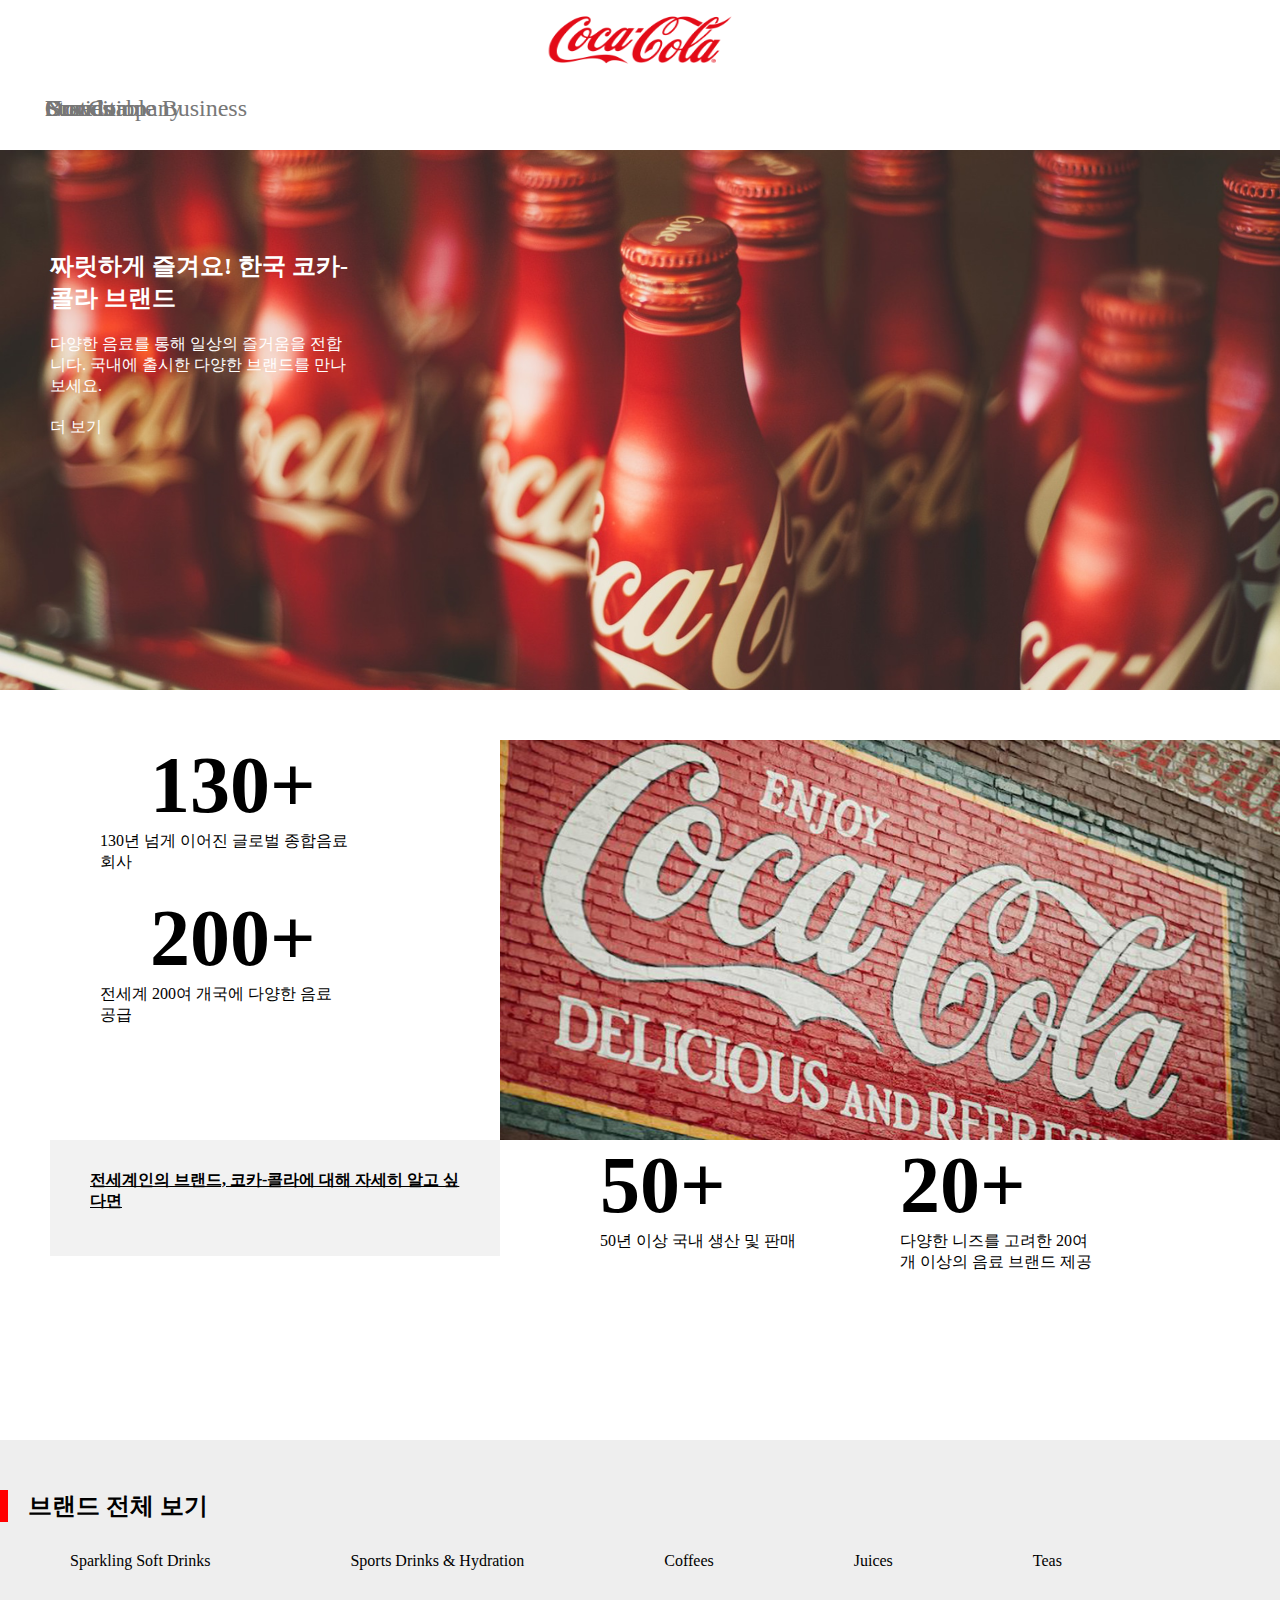
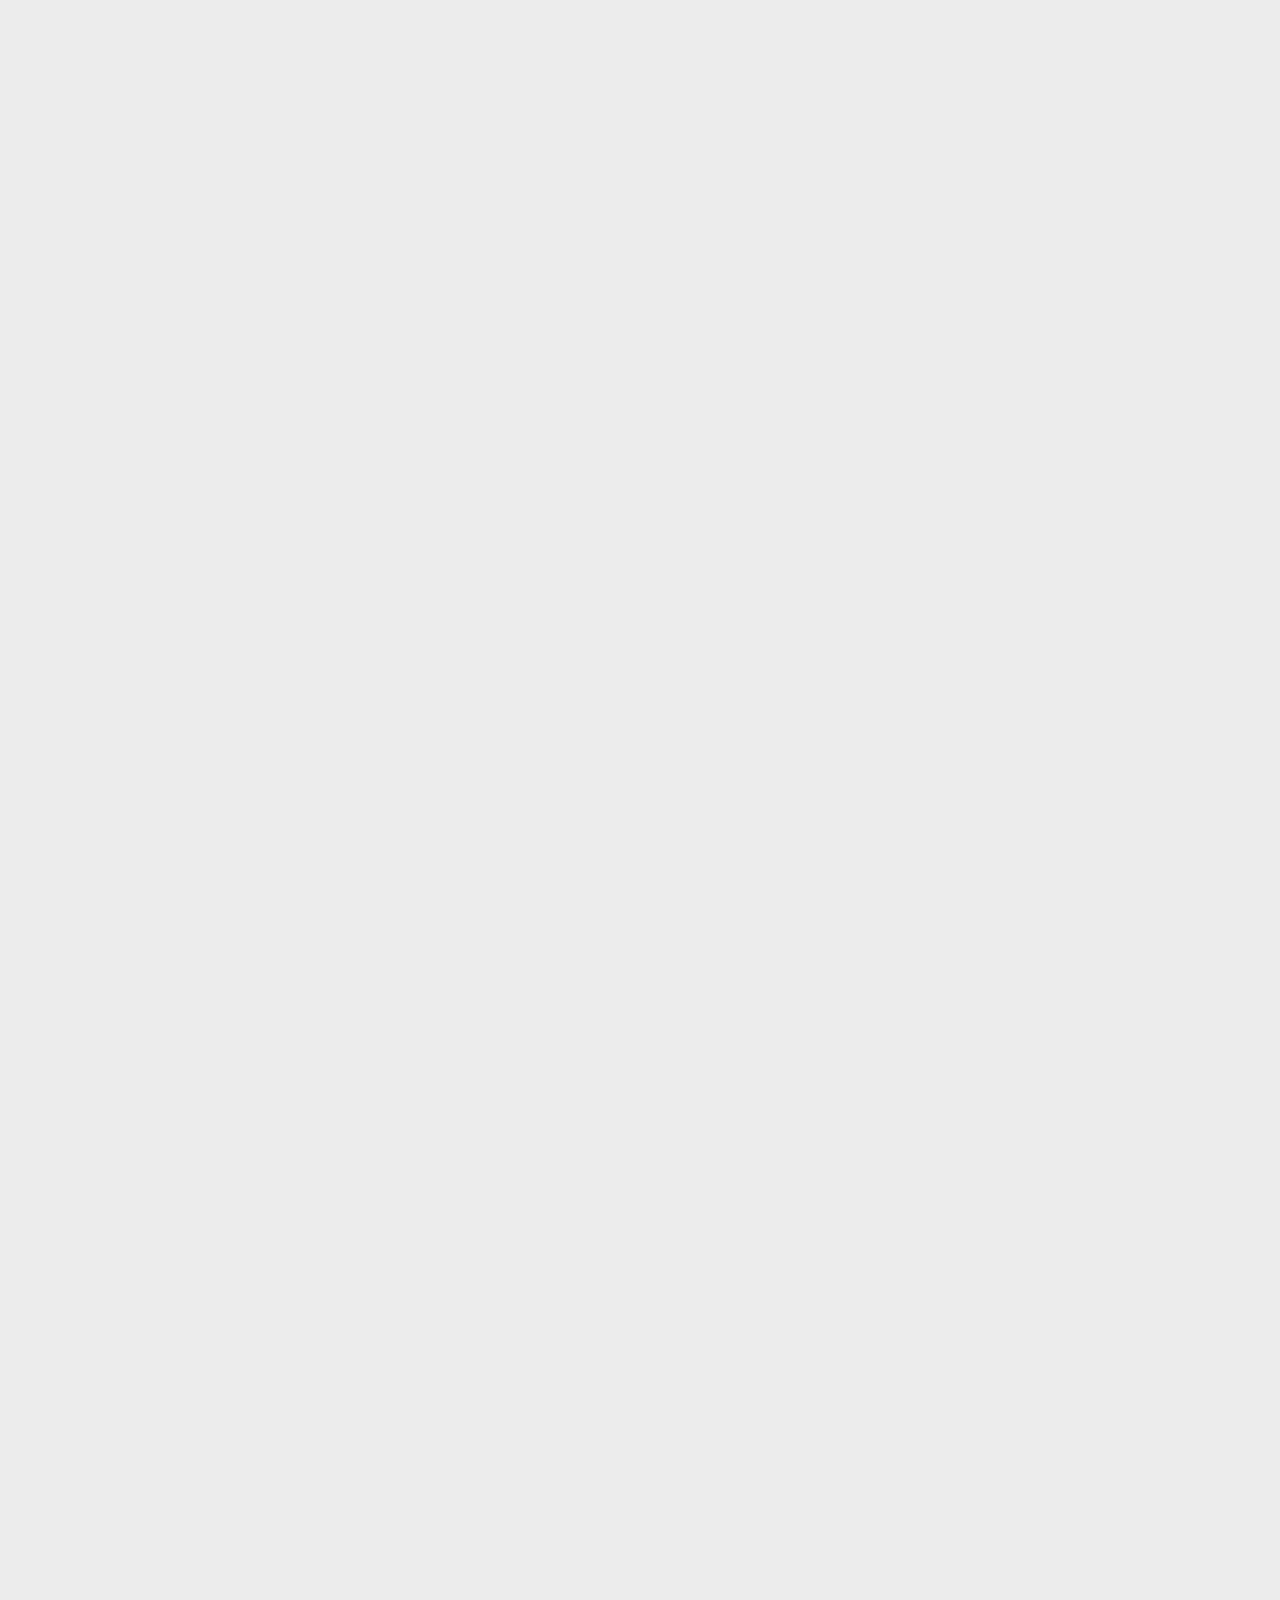
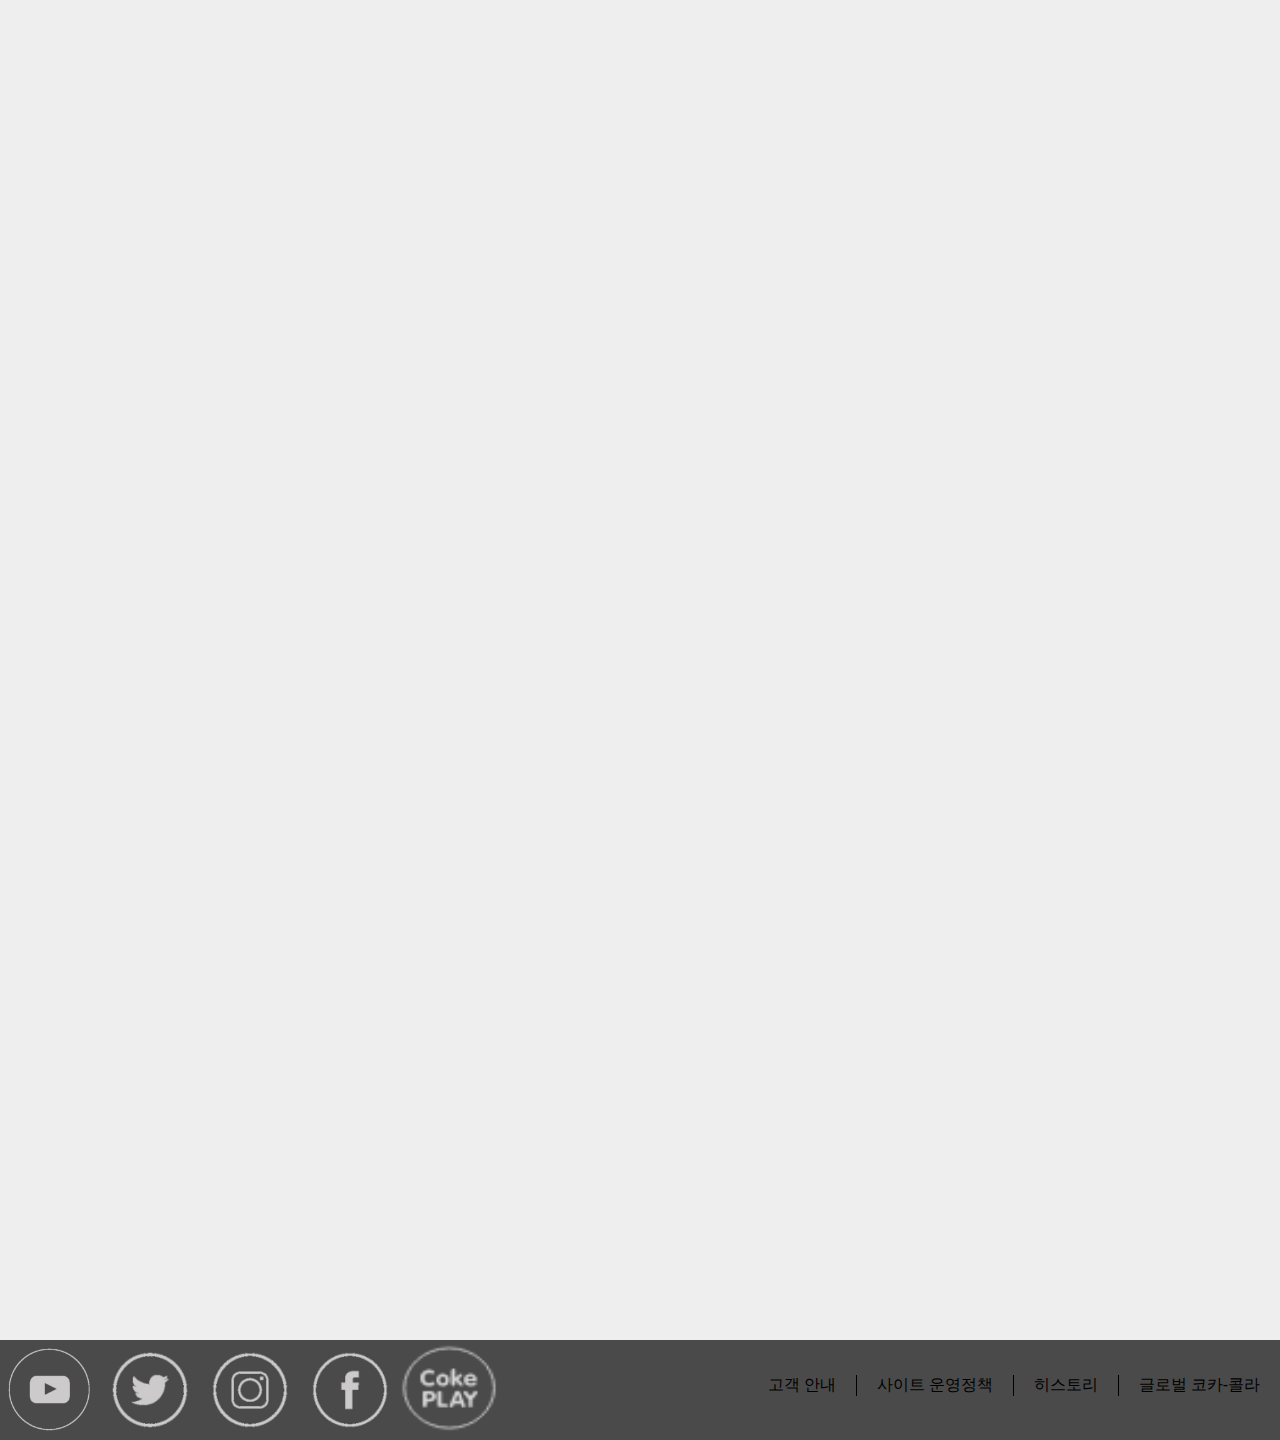
==== sub1.html @ df0c8c35 "sad" ====
<!DOCTYPE html>
<html lang="ko">
<head>
    <meta charset="UTF-8">
    <meta http-equiv="X-UA-Compatible" content="IE=edge">
    <meta name="viewport" content="width=device-width, initial-scale=1.0">
    <link rel="stylesheet" href="css/style.css" type="text/css">
    <title>Document</title>
</head>
<body>
    <div id="warp">
        <header>
            <div class="inner">
                <a href="#"><div id="img"><img src="img/logo.png"></div></a>
                <div class="div1"><img src="img/m_nav.png" id="nav_button"></div>
                <nav>
                    <ul>
                        <li><a href="#">Our Company</a></li>
                        <li><a href="#">Brands</a></li>
                        <li><a href="#">Sustainable Business</a></li>
                        <li><a href="#">Stories</a></li>
                        <li><a href="#">Creadition</a></li>
                        <li><a href="#">Now</a></li>
                    </ul>
                </nav>
            </div>
        </header>
        <section id="sec5">
            <div class="inner">
                <div id="box2">
                    <h2>짜릿하게 즐겨요! 한국 코카-콜라
                        브랜드
                    </h2>
                    <p>다양한 음료를 통해 일상의 즐거움을 전합니다. 국내에
                        출시한 다양한 브랜드를 만나보세요.
                    </p>
                    <a href="#">더 보기</a>
                </div>
            </div>
        </section>
        <section id="sec9">
            <div class="inner">
                <div class="coke">
                    <h1>130+</h1>
                    <p>130년 넘게 이어진 글로벌 종합음료회사</p>
                    <h1>200+</h1>
                    <p>전세계 200여 개국에 다양한 음료 공급</p>
                </div>
                <img src="img/section9.jpg">
                <div class="coke1">
                    <a href="#">전세계인의 브랜드, 코카-콜라에 대해 자세히 알고
                        싶다면
                    </a>
                </div>
                <ul>
                    <li>
                        <h1>50+</h1>
                        <p>50년 이상 국내 생산 및
                            판매
                        </p>
                    </li>
                    <li>
                        <h1>20+</h1>
                        <p>다양한 니즈를 고려한 20여 개 이상의
                            음료 브랜드 제공
                        </p>
                    </li>
                </ul>
            </div>
        </section>
        <section id="sec10">
            <div class="inner">
                <h2>브랜드 전체 보기</h2>
                <p>Sparkling Soft Drinks</p>
                <p>Sports Drinks & Hydration</p>
                <p>Coffees</p>
                <p>Juices</p>
                <p>Teas</p>
                <div class="logo" id="Sparkling">
                    <img src="img/logo1.png">
                    <h2>코카-콜라</h2>
                    <h3>언제 어디서나 통하는 세계 공통어, 코카-
                        콜라! 1886년 탄생 이후 130년 이상 
                        오랫동안 사랑받고 있는 영향력 있는
                        탄산음료 브랜드
                    </h3>
                </div>
                <div class="logo">
                    <img src="img/logo2.png">
                    <h2>스프라이트</h2>
                    <h3>세계 1등 사이다 브랜드 스프라이트!
                        강렬한 상쾌함으로 전세계 200여개국
                        이상에서 판매되는 트렌디한 사이다
                    </h3>
                </div>
                <div class="logo">
                    <img src="img/logo3.png">
                    <h2>환타</h2>
                    <h3>코카-콜라 브랜드 중 두 번째로 긴 역사를
                        가진 환타! 달콤한 과일향과 탄산의
                        상큼함이 만나 즐거움을 전하는 브랜드
                    </h3>
                </div>
                <div class="logo">
                    <img src="img/logo4.png">
                    <h2>조지아</h2>
                    <h3>좋은 커피는 향으로 말한다! 조지아만의
                        커피 철학과 축적된 노하우를 바탕으로
                        다양한 제품을 통해 전하는 풍부한 커피의
                        맛과 향.
                    </h3>
                </div>
                <div class="logo">
                    <img src="img/logo5.png">
                    <h2>파워에이드</h2>
                    <h3>스포츠의 열정과 파워를 담은 저칼로리
                        스포츠 음료 파워에이드. 글로벌 스포츠
                        후원 공식 음료로 지정된 전세계 대표
                        스포츠 음료
                    </h3>
                </div>
                <div class="logo">
                    <img src="img/logo6.png">
                    <h2>토레타!</h2>
                    <h3>깔끔한 맛과 저칼로리를 가진 토레타!
                        다채로운 10가지 과채 수분으로 갈증을
                        해소하는 데일리 수분●이온보충음료
                    </h3>
                </div>
                <div class="logo">
                    <img src="img/logo7.png">
                    <h2>미닛메이드</h2>
                    <h3>60년이 넘는 역사의 세계적인 주스
                        음료 브랜드 미닛메이드. 남녀노소를
                        위한 다양한 음료가 일상을 즐겁게
                        만든다.
                    </h3>
                </div>
                <div class="logo">
                    <img src="img/logo8.png">
                    <h2>씨그램</h2>
                    <h3>캐나다에서 시작된 160년 전통
                        브랜드 씨그램. 깔끔한 뒷맛과
                        상쾌함, 제로 칼로리 일장 속에서
                        가볍게 즐기기 좋은 스파클링 음료
                    </h3>
                </div>
                <div class="logo">
                    <img src="img/logo9.png">
                    <h2>강원평창수</h2>
                    <h3>강원도 평창군 봉평면에서 직접
                        취구한 먹는 샘물 강원평창수. 2018
                        평창동계올림픽 공식 먹는 샘물로
                        선정된 브랜드
                    </h3>
                </div>
                <div class="logo">
                    <img src="img/logo10.png">
                    <h2>휘오</h2>
                    <h3>엄격한 품질 관리로 꺠끗하고 순수한
                        물을 그대로 담은 클로벌 코카-
                        콜라의 생수 브렌드, 휘오(Vio)
                    </h3>
                </div>
                <div class="logo">
                    <img src="img/logo11.png">
                    <h2>태양의 식후비법</h2>
                    <h3>직접 우린 세 가지 차와 식이섬유를
                        조화롭게 섞어 깔끔한 맛을 자랑하는
                        태양의 식후비법 W차
                    </h3>
                </div>
                <div class="logo">
                    <img src="img/logo12.png">
                    <h2>태양의 마테차</h2>
                    <h3>세계 3대 중 하나의 마테차! 언제
                        어디서나 부담없이 즐길 수 있는
                        깔끔한 맛의 제로 칼로리 음료
                    </h3>
                </div>
                <div class="logo">
                    <img src="img/logo13.png">
                    <h2>글라소비타민워터</h2>
                    <h3>뉴욕 오리지널 액티브 라이프스타일
                        브랜드 글라소비타민워터. 뉴욕 패션
                        아이콘으로도 유명한 저칼로리의
                        산뜻한 수분 보충 음료
                    </h3>
                </div>
                <div class="logo">
                    <img src="img/logo14.png">
                    <h2>캐나다 드라이</h2>
                    <h3>1904년 캐나다에서 탄생한 캐나다
                        드라이. 다양한 음료와 함께 혹은 그
                        자체로도 즐길 수 있는 드라이하고
                        깔끔한 맛의 탄산음료
                    </h3>
                </div>
                <div class="logo">
                    <img src="img/logo15.png">
                    <h2>닥터폐퍼</h2>
                    <h3>마실수록 빠져드는 독특한 맛! 미국
                        텍사스에서 탄생한 독특한 맛과
                        달콤함, 톡쏘는 탄산이 매력적인 음료
                        브랜드
                    </h3>
                </div>
                <div class="logo">
                    <img src="img/logo16.png">
                    <h2>슈웹스</h2>
                    <h3>1972년 영국에서 출시된 전통 있는
                        스파클링 계의 신사. 부드러운 탄산과
                        함께 세련된 맛의 매력적인 타난음료
                    </h3>
                </div>
                <div class="logo">
                    <img src="img/logo17.png">
                    <h2>써니텐</h2>
                    <h3>상큼 달콤한 맛과 상쾌함을 가진
                        과일향 탄산음료 써니텐. 이색적인
                        패키지 디자인과 세 가지 과일향의
                        짜릿한 탄산 음료 브랜드
                    </h3>
                </div>
                <div class="logo">
                    <img src="img/logo18.png">
                    <h2>코코팜</h2>
                    <h3>1995년부터 사랑받고 있는
                        스테디셀러 브랜드 코코팜. 다양한
                        과일 맛과 씹는 재미로 즐거움을
                        선사하는 취향 저격 과일 음료
                    </h3>
                </div>
                <div class="logo">
                    <img src="img/logo19.png">
                    <h2>과일촌</h2>
                    <h3>싱그러운 사과 과즙을 담아, 상큼하게
                        하루를 깨워주는 과일촌 아침에 사과</h3>
                </div>
                <div class="logo">
                    <img src="img/logo20.png">
                    <h2>갈아만든 배</h2>
                    <h3>국산 배를 갈아넣어 아삭아삭한
                        식감과 시원달콤한 배맛을 즐길 수
                        있어 꾸준히 사랑 받고 있는 과즙
                        음료 갈아만든 배
                    </h3>
                </div>
                <div class="logo">
                    <img src="img/logo21.png">
                    <h2>태양의 원차 주전자차</h2>
                    <h3>국내산 보리와 옥수수 알갱이를 끓여
                        주전자에 담아낸 것처럼 구수한 맛
                    </h3>
                </div>
            </div>
        </section>
        <footer>
            <div class="inner">
                <div class="left">
                    <a href="https://www.youtube.com/channel/UCzCxSb_RYZuaiaP3u9QNR_A"><img src="img/icon1.jpg"></a>
                    <a href="https://twitter.com/CocaCola_Korea"><img src="img/icon2.jpg"></a>
                    <a href="https://www.instagram.com/coke.style/"><img src="img/icon3.jpg"></a>
                    <a href="https://www.facebook.com/cocacolasouthkorea/?brand_redir=40796308305"><img src="img/icon4.jpg"></a>
                    <a href="https://cokeplay.cocacola.co.kr/main?utm_source=etc&utm_medium=etc&utm_campaign=CokePLAY%20%EC%9B%B9%EB%B0%94%EB%A1%9C%EA%B0%80%EA%B8%B0_211020_%EC%BD%94-%ED%81%AC%20%EC%A0%B8%EB%8B%88"><img src="img/icon5.png"></a>
                </div>
                <div class="right">
                    <p><a href="#">고객 안내</a></p>
                    <p><a href="#">사이트 운영정책</a></p>
                    <p><a href="#">히스토리</a></p>
                    <p><a href="#">글로벌 코카-콜라</a></p>
                </div>
            </footer>
        </div>
    </div>
    <script src="js/jquery-3.1.1.min.js"></script>
    <script>
        $(function(){
            $('#nav_button').click(function(){
                if( $(this).hasClass('on')){
                    $('nav').animate({
                        top:-731
                    },500)
                    $(this).attr({
                        src:"img/m_nav.png"
                    });
                    $(this).removeClass('on');
                }else{
                    $('nav').animate({
                        top:0
                    },500)
                    $(this).attr({
                       src:"img/m_nav_close.png" 
                    });
                    $(this).addClass('on');
                }
            });
        });
    </script>
</body>
</html>
---- css/style.css ----
*{margin: 0; padding:0; box-sizing: border-box;}
li{list-style: none;}
a{text-decoration: none;}
#wrap{width: 100%;}
.inner{
    width: 1280px;
    margin: 0 auto;
}
header{
    height: 150px;
}
header #img{
    height: 110px;
    text-align: center;
    position: relative;
    top: -20px;
}
header .inner #img img{
    width: 300px;
    height: 120px;
}
header .div1{
    display: none;
}
header .inner nav ul li{
    float: left;
    font-size: 1.5rem;
    margin: -15px 45px;
}
header .inner nav ul li a{
    color: #777
}
header .inner nav ul li a:hover{
    border-bottom: 3px solid red;
    padding-bottom: 5px;
}
#sec1{
    height: 550px;
    padding-top: 80px;
}
#sec1 .inner img{
    float: left;
    width: 600px;
    height: 400px;
}
#sec1 .inner div{
    float: right;
    width: 600px;
}
#sec1 .inner div h2, h3{
    margin: 50px 0;
}
#sec1 .inner div h2{
    font-size: 2.5rem;
}
#sec1 .inner div h3{
    font-size: 1.3rem;
}
#sec1 .inner div a{
    color: black;
}
#sec2{
    height: 600px;
}
#sec2 .inner ul{
    display: flex;
}
#sec2 .inner ul li img{
    width: 320px;
    height: 300px;
}
#sec2 .inner ul li{
    width: 320px;
    margin-left: 50px;
}
#sec2 .inner ul li:nth-child(1){
    margin-left: -5px;
}
#sec2 .inner ul li h2{
    font-size: 1.4rem;
}
#sec2 .inner ul li h3{
    font-size: 1rem;
    margin: 25px 0;
}
#sec2 .inner ul li a{
    color: black;
}
#sec3{
    border-top: solid 1px black;
    padding-top: 80px;
}
#sec3 .inner {
    position: relative;
    height: 300px;
}
#sec3 .inner .div{
    float: left;
    display: none;
    position: absolute;
    top: 0;
    left: 0;
}
#sec3 .inner .div:nth-child(1){
    display: block;
}
#sec3 .inner div .left{
    float: left;
    width: 400px;
}
#sec3 .inner div img{
    width: 400px;
    height: 250px;
    margin-left: 30px;
}
#sec3 .inner #category{
    margin-left: 880px;
    border-left: 1px black solid;
    padding-left: 20px;
}                     
#sec3 .inner #category p{
    font-size: 2rem;
    margin-top: 5px;
    cursor: pointer;
}
footer{
    background-color: #4A4A4A;
    height: 100px;
}
footer .inner img{
    float: left;
    height: 100px;
    width: 100px;
}
footer .inner .right{
    float: right;
}
footer .inner .right p{
    float: left;
    margin-top: 35px;
    padding: 0 20px;
    border-left: 1px solid black;
}
footer .inner .right a{
    color: black;
}
footer .inner .right p:nth-child(1){
    border: none;
}
#sec4{
    background-image: url(../img/main.jpg);
    background-repeat: no-repeat;
    background-size: cover;
    background-position: center;
    height: 60vh;
}
#sec4 .inner #box1{
    width: 300px;
    padding: 100px 0;
    margin: 0 50px;
    color: white;
}
#sec4 .inner #box1 h2, p{
    margin-bottom: 20px;
}
#sec4 .inner #box1 a{
    color: white;
}
/*sub1*/
#sec5{
    background-image: url(../img/back1.jpg);
    background-repeat: no-repeat;
    background-size: cover;
    background-position: center;
    height: 60vh;
    margin-bottom: 50px;
}
#sec5 .inner #box2{
    width: 300px;
    padding: 100px 0;
    margin: 0 50px;
    color: white;
}
#sec5 .inner #box2 h2, p{
    margin-bottom: 20px;
}
#sec5 .inner #box2 a{
    color: white;
}
#sec9{
    height: 700px;
}
#sec9 .inner .coke{
    float: left;
    width: 250px;
    height: 400px;
    margin-left: 100px;
    margin-right: 150px;
}
#sec9 .inner .coke h1{
    font-size: 5rem;
    margin-left: 50px;
}
#sec9 .inner img{
    float: right;
    width: 780px;
    height: 400px;
}
#sec9 .inner .coke1{
    float: left;
    width: 450px;
    height: 116px;
    background-color: #F2F2F2;
    margin-left: 50px;
    padding: 30px 40px
}
#sec9 .inner .coke1 a{
    color: black;
    text-decoration: underline;
    font-weight: bold;
}
#sec9 .inner ul li{
    float: left;
    margin-left: 100px;
    width: 200px;
}
#sec9 .inner ul li h1{
    font-size: 5rem;
}
#sec10{
    height: 3100px;
    background-color: #eeeeee;
    padding-top: 50px;
}
#sec10 .inner h2{
    border-left: 8px solid red ;
    padding-left: 20px;
}
#sec10 .inner p{
    float: left;
    margin: 30px 70px;
}
#sec10 .inner .logo{
    width: 300px;
    margin-left: 100px;
    float: left;
}
#sec10 .inner .logo h2{
    border: none;
    padding: 0;
    text-decoration: underline;
    cursor: pointer;
}
#sec10 .inner .logo h2:hover{
    text-decoration-color: red;
}
#sec10 .inner .logo{
    display: none;
}
#sec10 .inner p:hover #sec10 .inner .logo{
    display: block;
}


/* 760px 이하 미디어 쿼리 */
@media screen and (max-width: 760px){
    .inner{
        width: 100%;
    }   
    header{
        height: 80px;
    }
    nav{
        position: fixed;
        line-height: 2.5em;
        font-size: 1.5em;
        height: 470px;
        width: 100%; 
        top:-731px;
        background: white;
    }
    header .inner nav ul{
        margin-top: 60px;
    }
    header .inner nav ul li{
        float: none;
        font-weight: bold;
        border-top: dotted 2px #eee;
        width: 100%;
        margin-top: 20px;
        margin-left: 0;
        padding: 0 10px;
    }
    header .inner nav ul li a{
        color: black;
    }
    header .div1{
        float: right;
    }
    header .div1 img{
        display: block;
        position: relative;
        z-index: 1;
    }
    header .div1{
        display: block;
    }
    header .div1 img{
      display: block;
      position: relative;
      top: -105px;
      width: 50px;
      height: 50px;
    }
    #sec1{
        height: 750px;
    }
    #sec1 .inner img{
        width: 400px;
        height: 400px;
        margin-left: 40px;
    }
    #sec1 .inner div{
        width: 400px;
        margin-left: 40px;
        float: none;
    }
    #sec1 .inner div h2, h3{
        margin: 20px 0;
    }
    #sec1 .inner div h2{
        font-size: 1.7rem;
    }
    #sec1 .inner div h3{
        font-size: 1rem;
    }
    #sec2{
        height: auto;
    }
    #sec2 .inner ul{
        flex-wrap: wrap;
    }
    #sec2 .inner ul li img{
        width: 400px;
        height: 400px;
    }
    #sec2 .inner ul li{
        width: 400px;
        margin-left: 40px;
        margin-bottom: 20px;
    }
    #sec2 .inner ul li:nth-child(1){
        margin-left: 40px;
    }
    #sec2 .inner ul li h2{
        font-size: 1.4rem;
    }
    #sec2 .inner ul li h3{
        font-size: 1rem;
        margin: 25px 0;
    }
    #sec2 .inner ul li a{
        color: black;
    }
    #sec3 .inner {
        position: relative;
        height: 700px;
    }
    #sec3 .inner .div{
        float: none;
        display: none;
        position: absolute;
        top: 0;
        left: 0;
    }
    #sec3 .inner .div:nth-child(1){
        display: block;
    }
    #sec3 .inner div .left{
        float: none;
        width: 400px;
        padding-left: 40px;
    }
    #sec3 .inner div img{
        width: 400px;
        height: 200px;
        margin-left: 40px;
    }
    #sec3 .inner #category{
        margin-left: 40px;
        border: none;
        padding-left: 20px;
        padding-top: 400px;
    }                     
    #sec3 .inner #category p{
        font-size: 2rem;
        margin-top: 5px;
        cursor: pointer;
    }
    footer{
        background-color: #4A4A4A;
        height: 150px;
    }
    footer .inner img{
        float: left;
        height: 80px;
        width: 80px;
        margin-left: 10px;
    }
    footer .inner .right{
        float: none;
    }
    footer .inner .right p{
        float: left;
        margin-top: 20px;
        padding: 0 15px;
        font-size: 0.9rem;
    }
    footer .inner .right a{
        color: black;
    }
    footer .inner .right p:nth-child(1){
        border: none;
    }
}
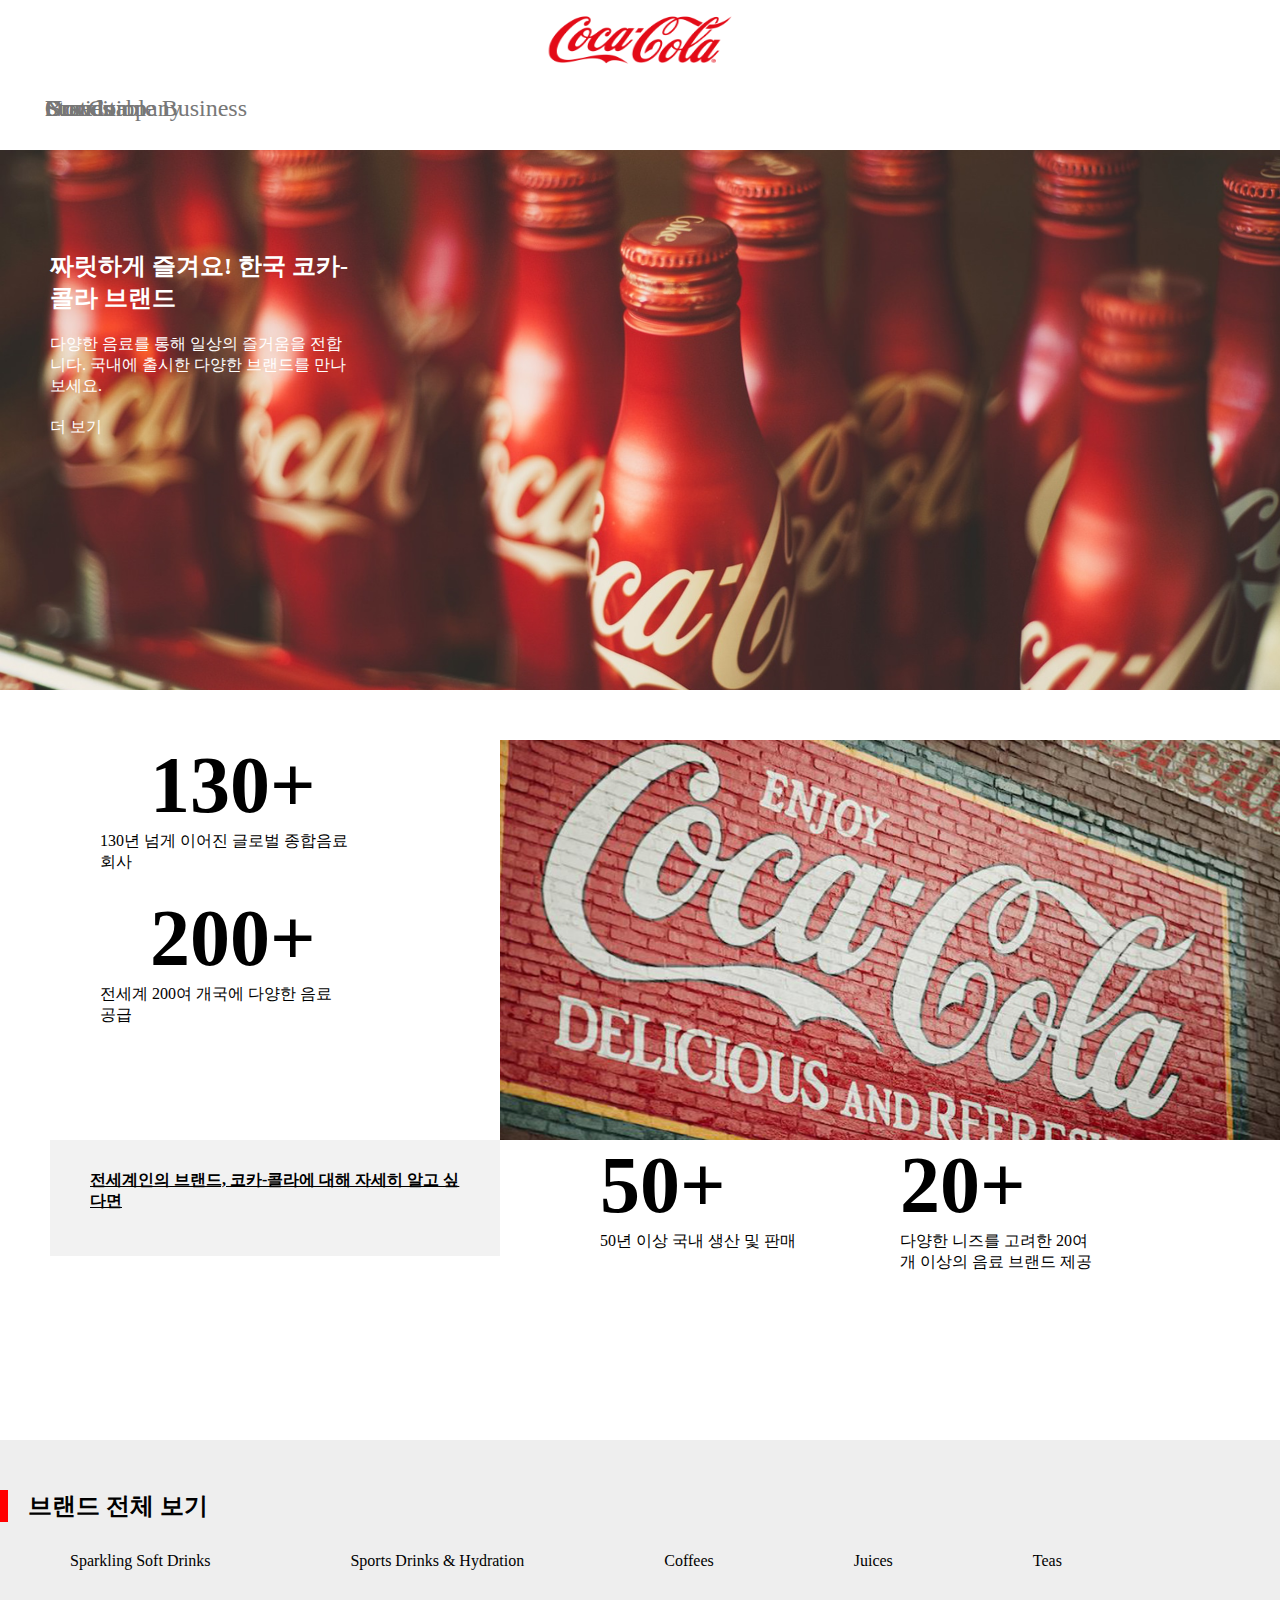
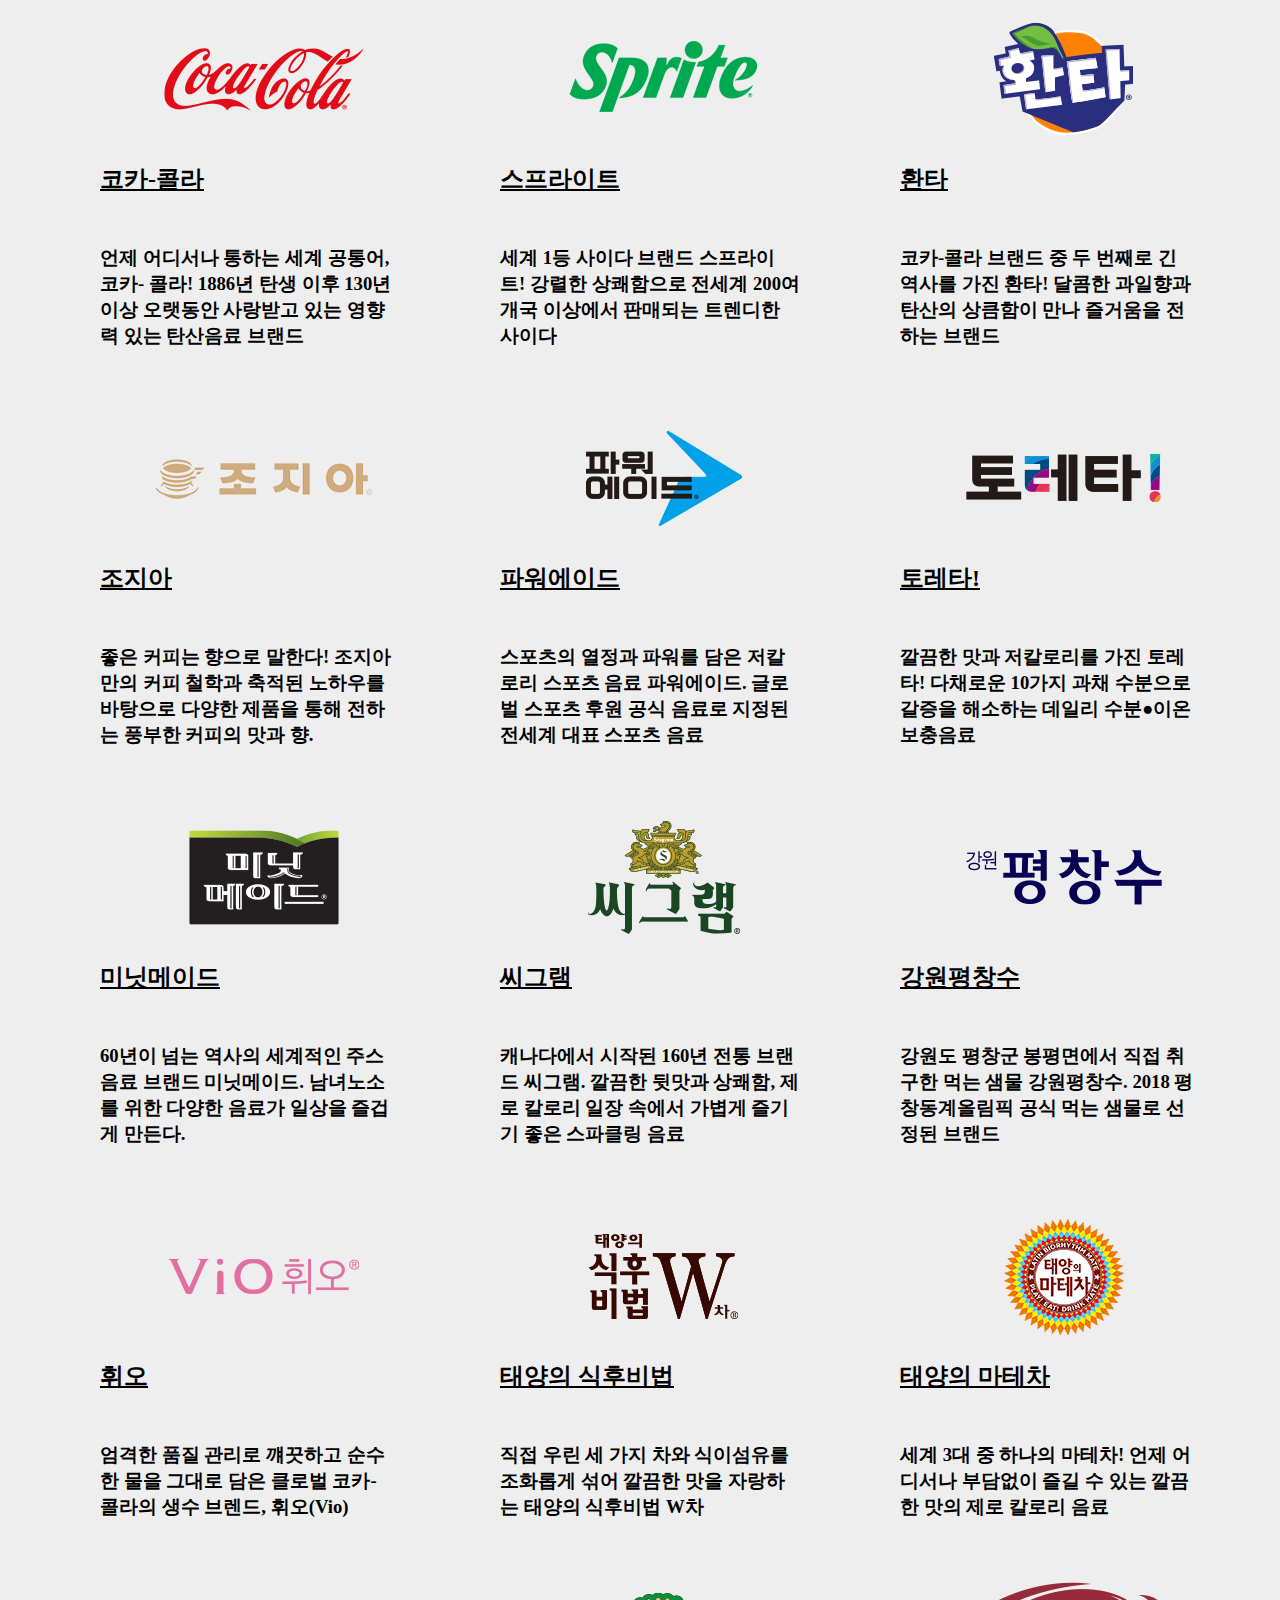
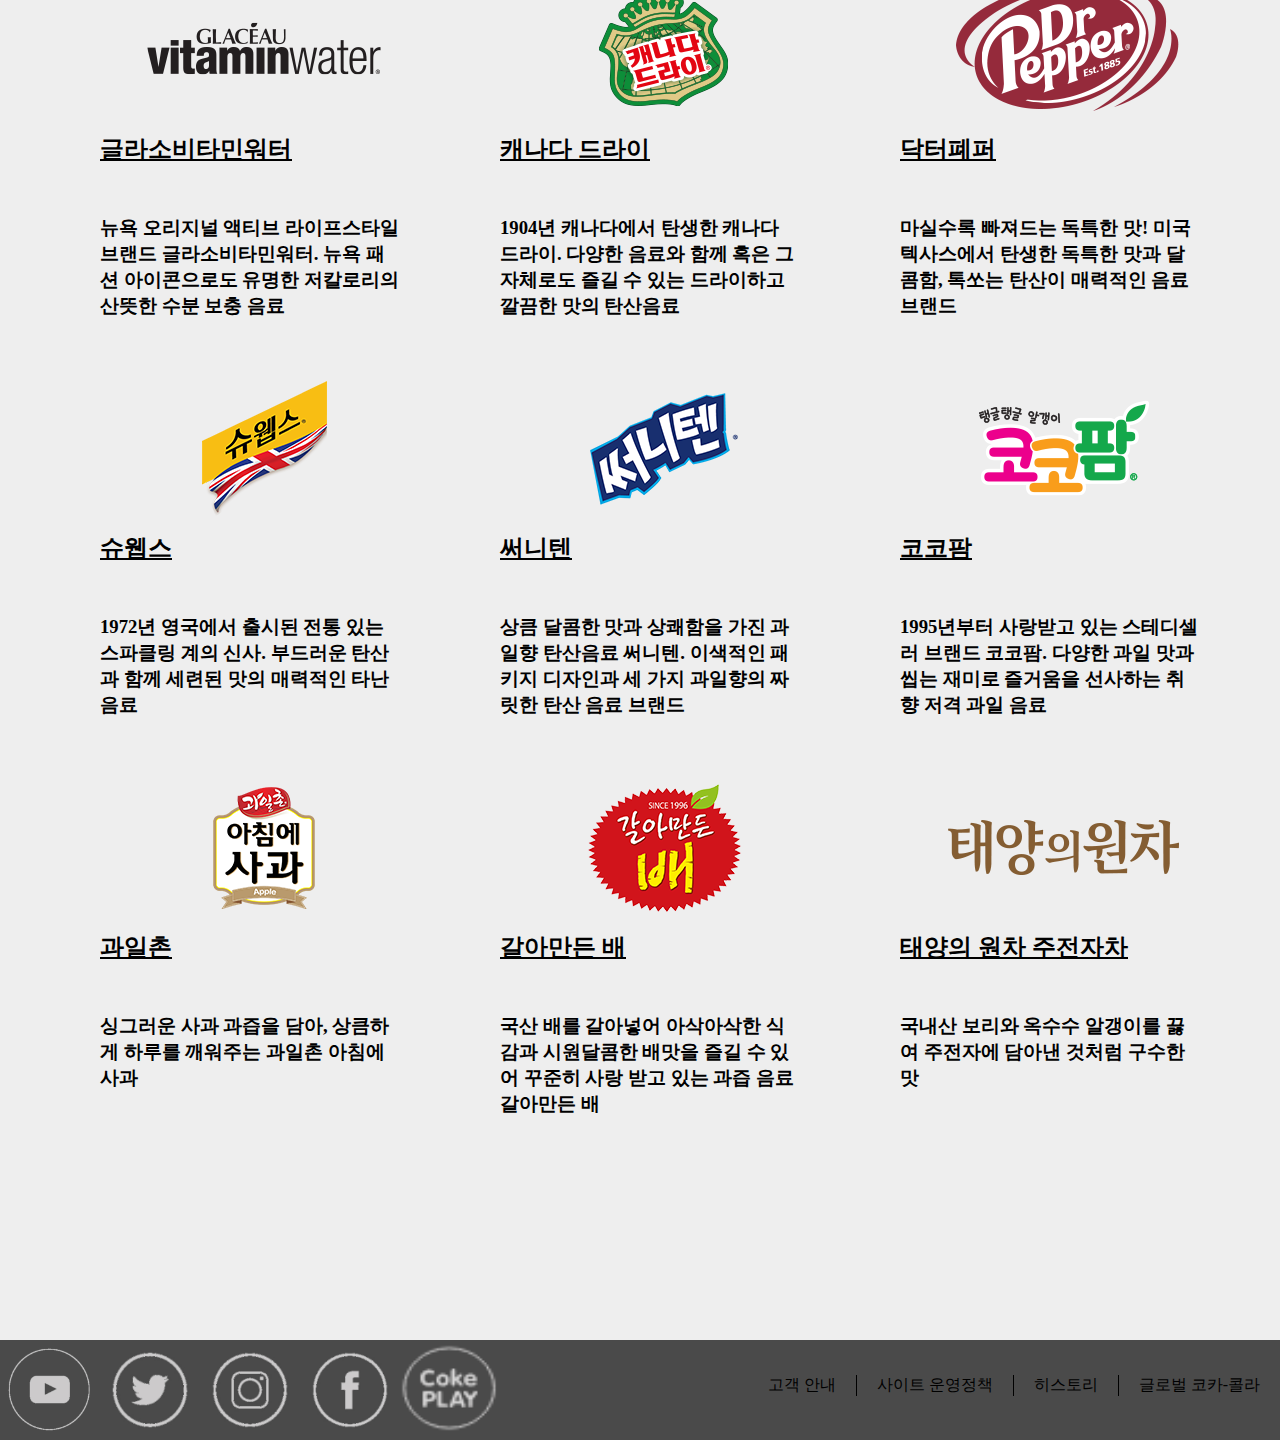
==== commit f8aaa00e: "ads" ====
--- a/sub1.html
+++ b/sub1.html
@@ -17,7 +17,7 @@
                     <ul>
                         <li><a href="#">Our Company</a></li>
                         <li><a href="#">Brands</a></li>
-                        <li><a href="#">Sustainable Business</a></li>
+                        <li><a href="https://spyblue2.github.io/coca/">Sustainable Business</a></li>
                         <li><a href="#">Stories</a></li>
                         <li><a href="#">Creadition</a></li>
                         <li><a href="#">Now</a></li>
@@ -71,12 +71,14 @@
         <section id="sec10">
             <div class="inner">
                 <h2>브랜드 전체 보기</h2>
-                <p>Sparkling Soft Drinks</p>
-                <p>Sports Drinks & Hydration</p>
-                <p>Coffees</p>
-                <p>Juices</p>
-                <p>Teas</p>
-                <div class="logo" id="Sparkling">
+                <div class="p">
+                    <p>Sparkling Soft Drinks</p>
+                    <p>Sports Drinks & Hydration</p>
+                    <p>Coffees</p>
+                    <p>Juices</p>
+                    <p>Teas</p>
+                </div>
+                <div class="logo">
                     <img src="img/logo1.png">
                     <h2>코카-콜라</h2>
                     <h3>언제 어디서나 통하는 세계 공통어, 코카-
--- a/css/style.css
+++ b/css/style.css
@@ -254,12 +254,7 @@
 #sec10 .inner .logo h2:hover{
     text-decoration-color: red;
 }
-#sec10 .inner .logo{
-    display: none;
-}
-#sec10 .inner p:hover #sec10 .inner .logo{
-    display: block;
-}
+
 
 
 /* 760px 이하 미디어 쿼리 */
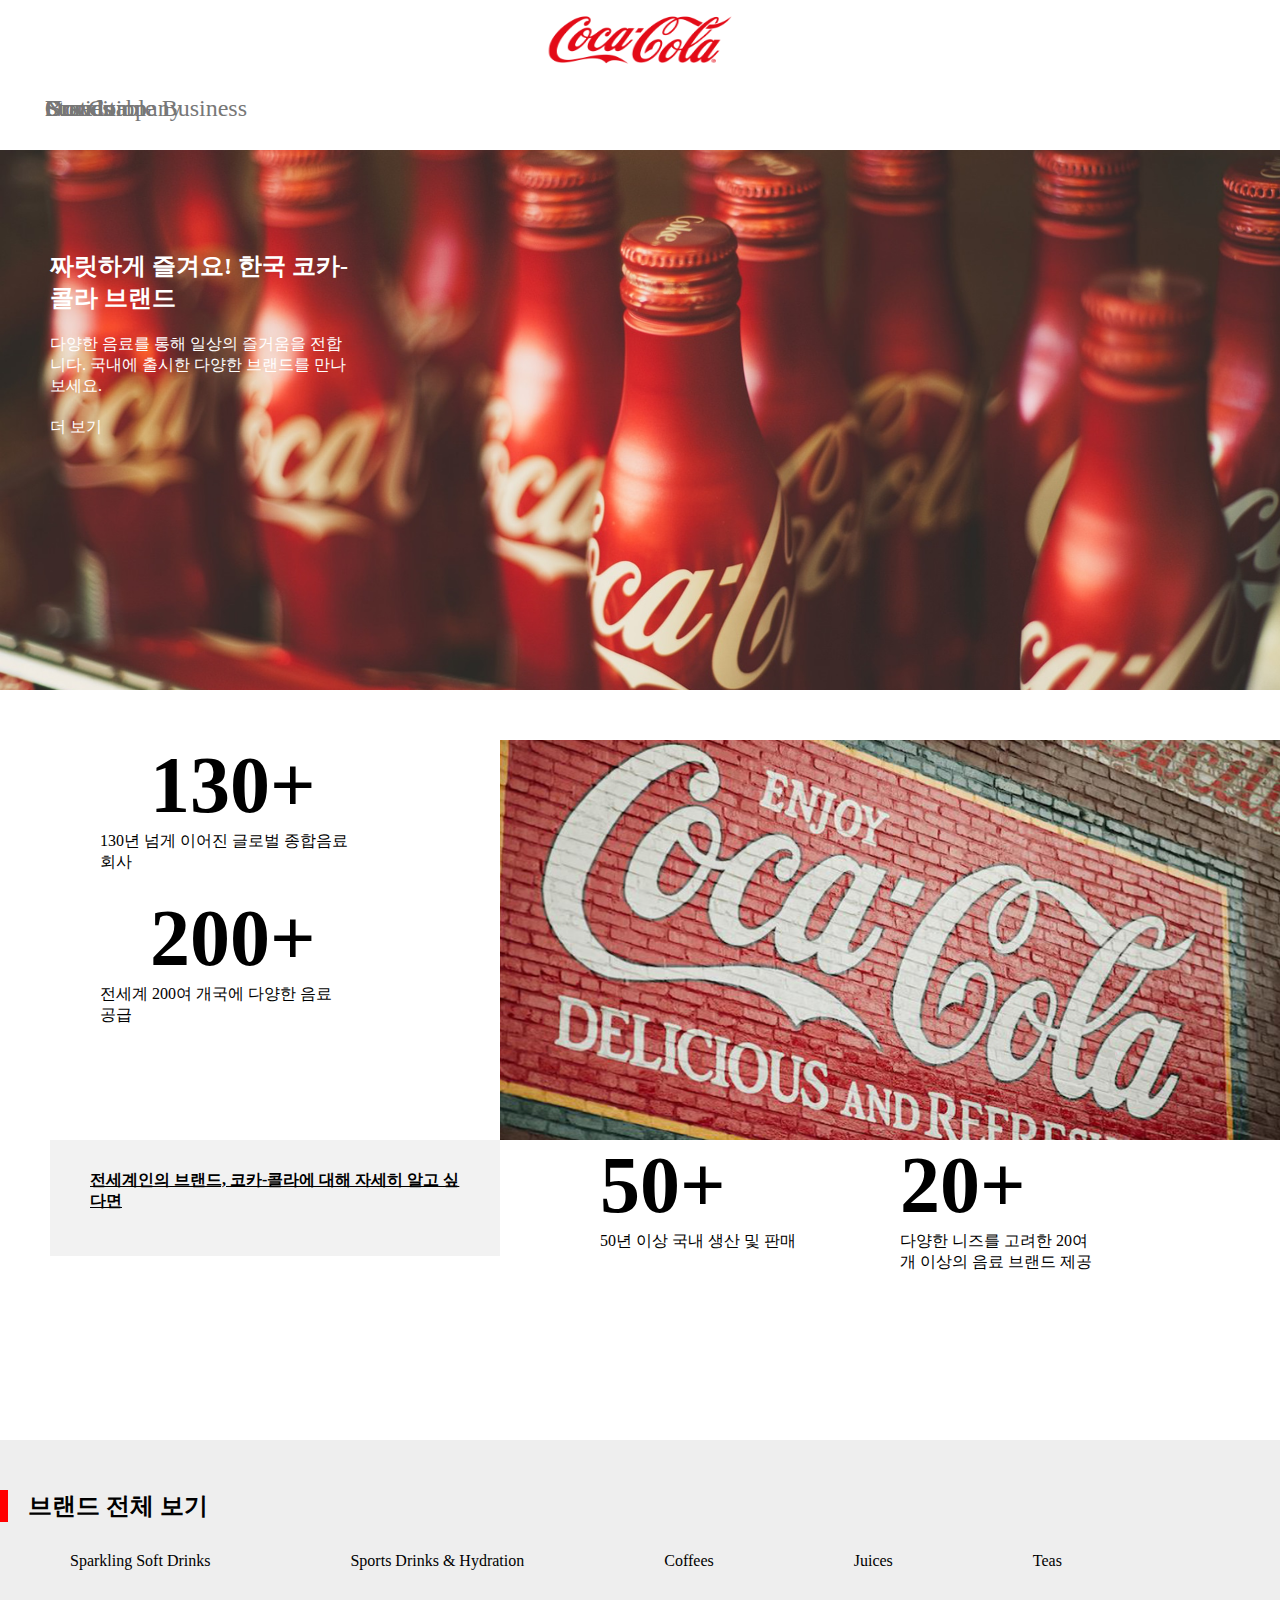
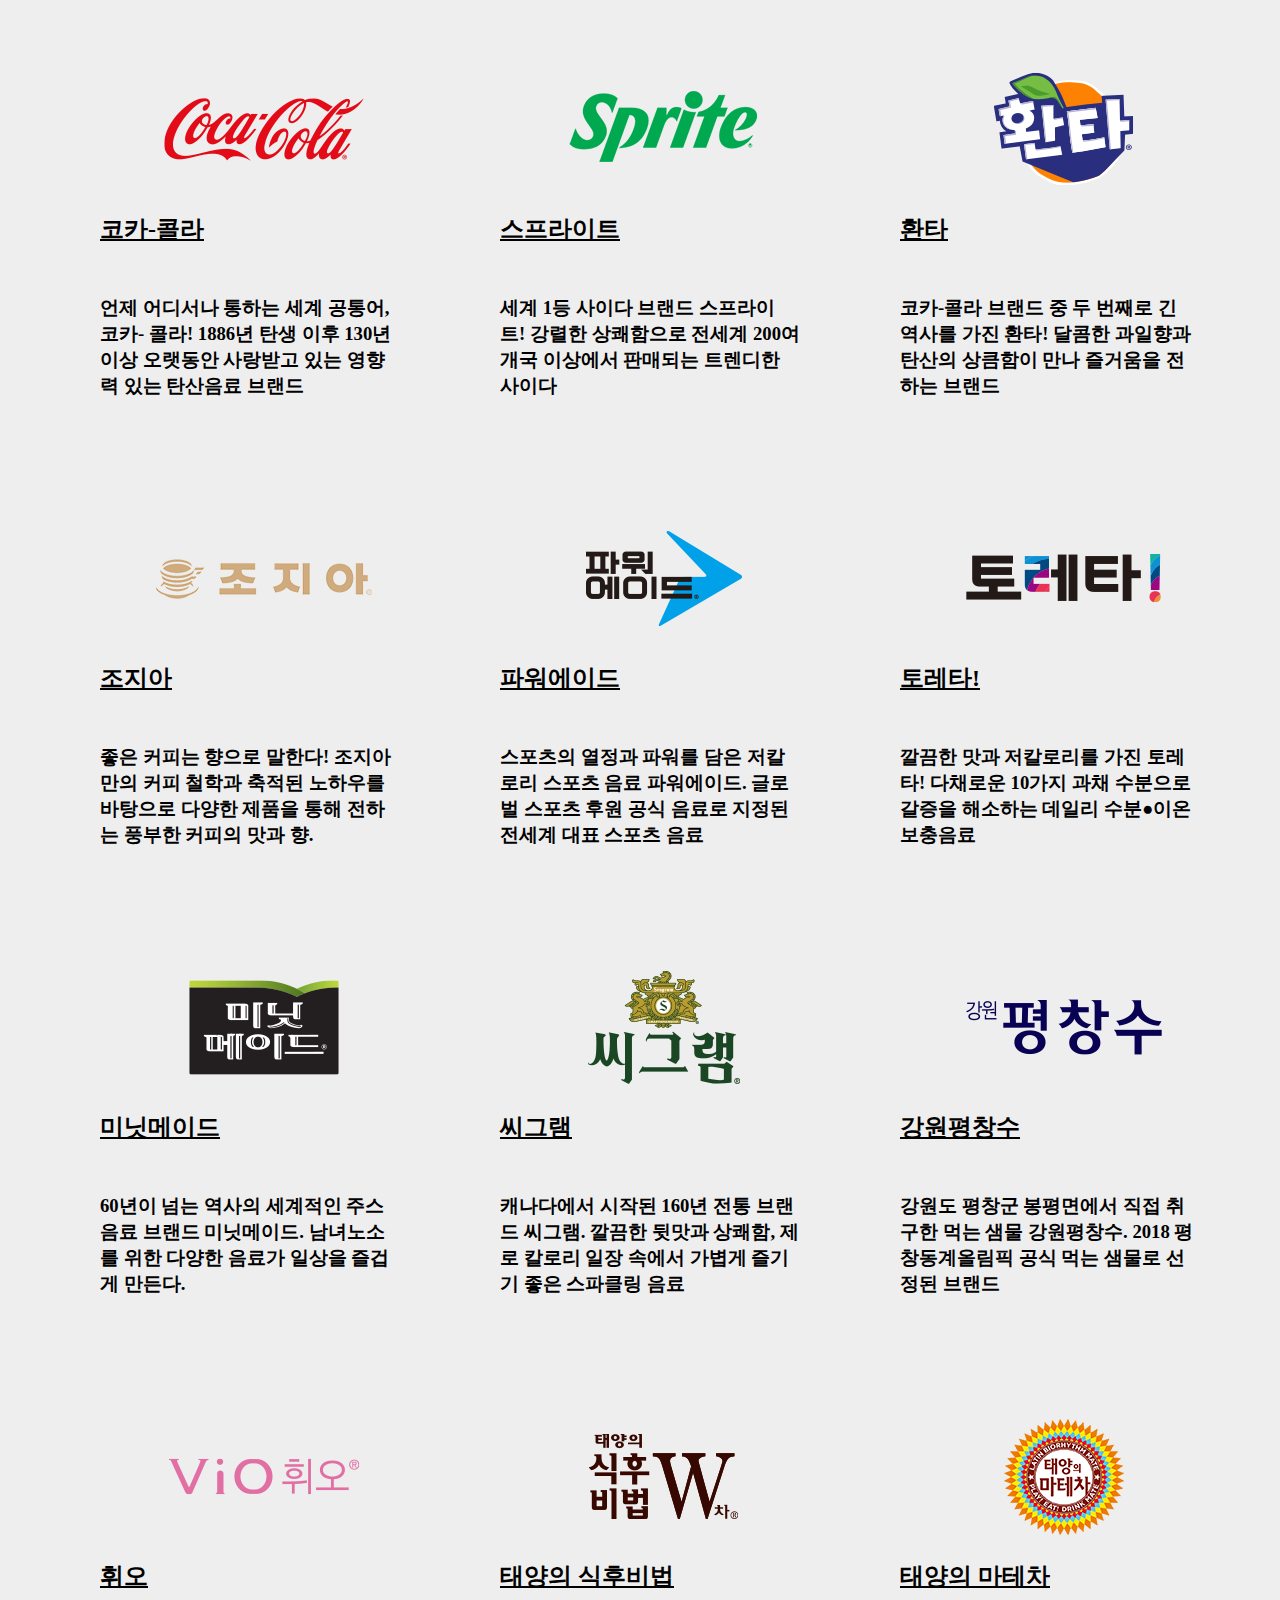
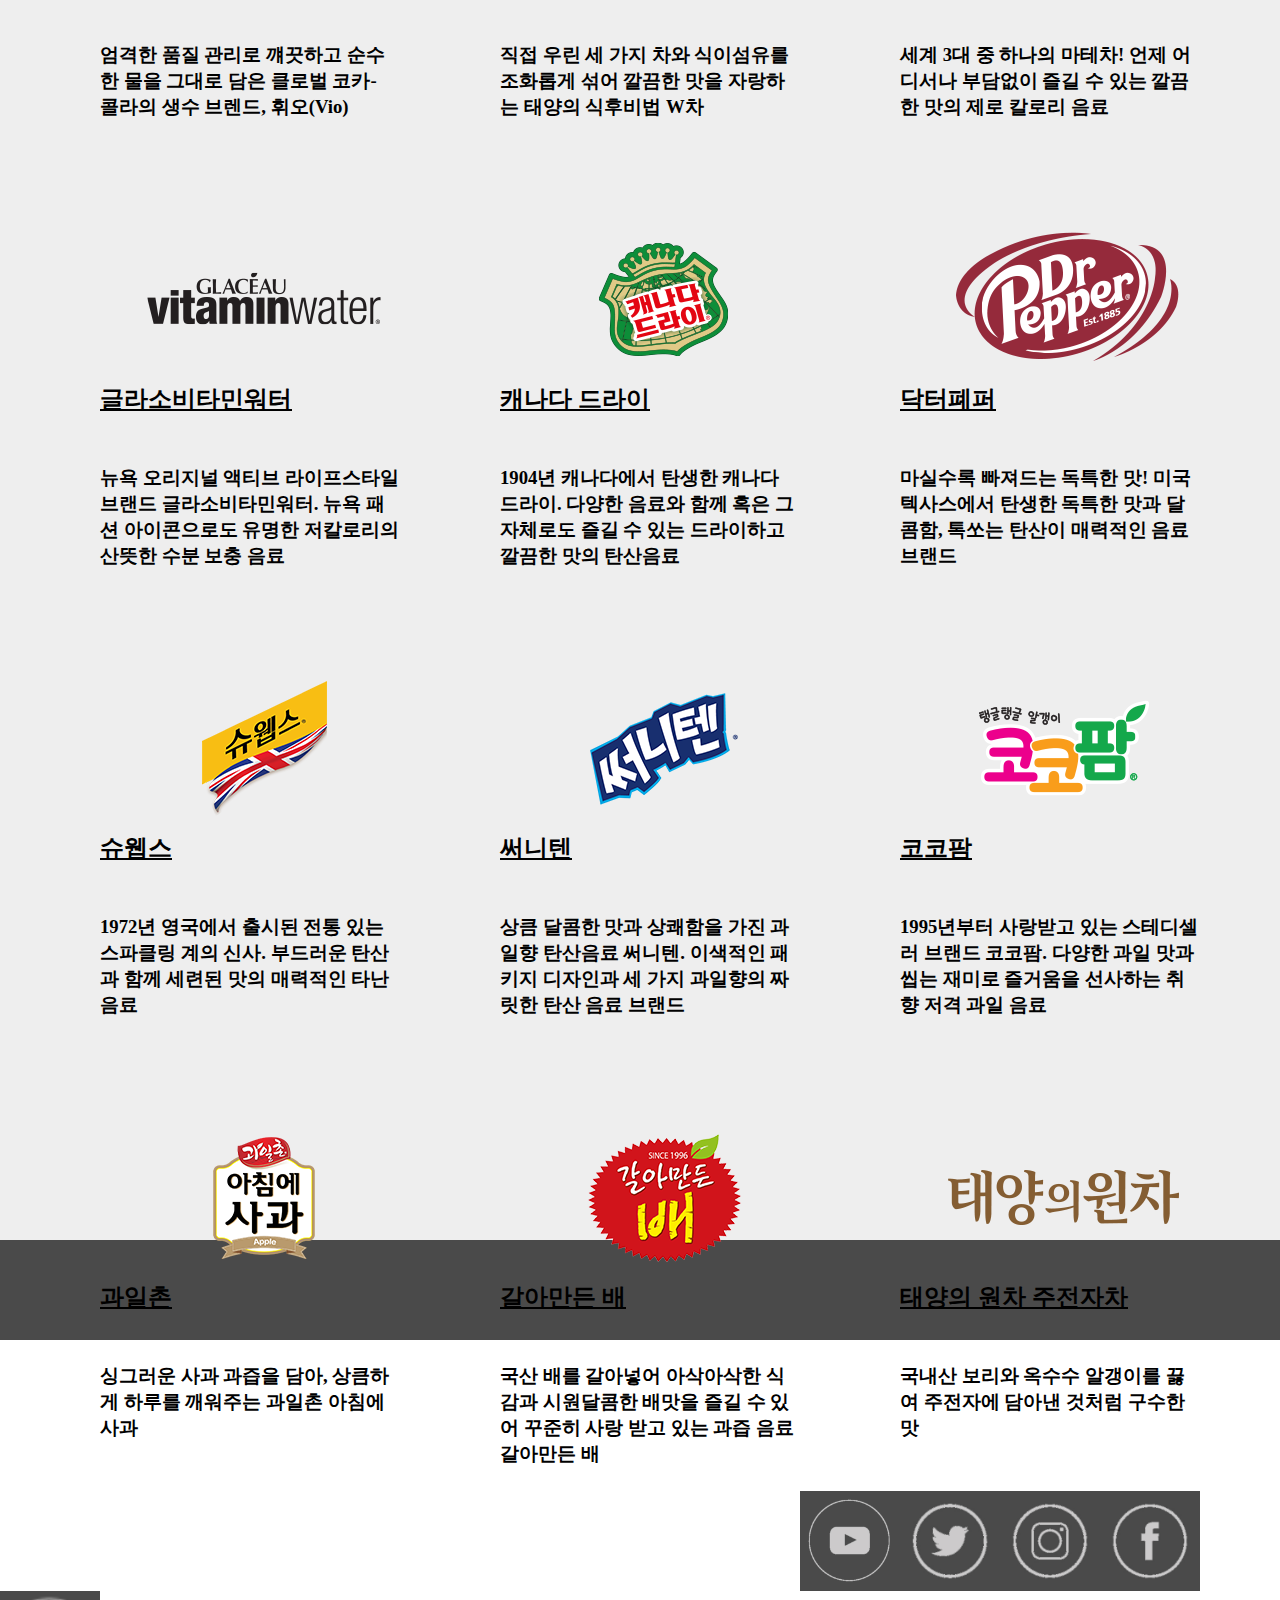
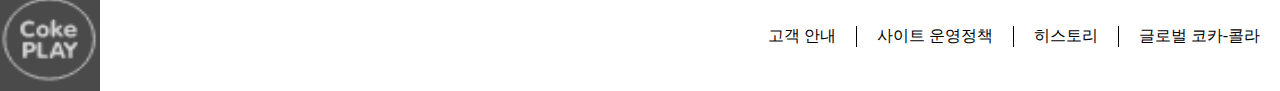
==== commit 98f64bcd: "12" ====
--- a/sub1.html
+++ b/sub1.html
@@ -16,7 +16,7 @@
                 <nav>
                     <ul>
                         <li><a href="#">Our Company</a></li>
-                        <li><a href="#">Brands</a></li>
+                        <li><a href="sub1.html">Brands</a></li>
                         <li><a href="https://spyblue2.github.io/coca/">Sustainable Business</a></li>
                         <li><a href="#">Stories</a></li>
                         <li><a href="#">Creadition</a></li>
@@ -71,13 +71,11 @@
         <section id="sec10">
             <div class="inner">
                 <h2>브랜드 전체 보기</h2>
-                <div class="p">
-                    <p>Sparkling Soft Drinks</p>
-                    <p>Sports Drinks & Hydration</p>
-                    <p>Coffees</p>
-                    <p>Juices</p>
-                    <p>Teas</p>
-                </div>
+                <p>Sparkling Soft Drinks</p>
+                <p>Sports Drinks & Hydration</p>
+                <p>Coffees</p>
+                <p>Juices</p>
+                <p>Teas</p>
                 <div class="logo">
                     <img src="img/logo1.png">
                     <h2>코카-콜라</h2>
--- a/css/style.css
+++ b/css/style.css
@@ -59,6 +59,10 @@
 #sec1 .inner div a{
     color: black;
 }
+#sec1 .inner div a:hover{
+    text-decoration: underline;
+    text-decoration-color: red;
+}
 #sec2{
     height: 600px;
 }
@@ -85,6 +89,10 @@
 }
 #sec2 .inner ul li a{
     color: black;
+}
+#sec2 .inner ul li a:hover{
+    text-decoration: underline;
+    text-decoration-color: red;
 }
 #sec3{
     border-top: solid 1px black;
@@ -166,6 +174,10 @@
 #sec4 .inner #box1 a{
     color: white;
 }
+#sec4 .inner #box1 a:hover{
+    text-decoration: underline;
+    text-decoration-color: red;
+}
 /*sub1*/
 #sec5{
     background-image: url(../img/back1.jpg);
@@ -187,6 +199,10 @@
 #sec5 .inner #box2 a{
     color: white;
 }
+#sec5 .inner #box2 a:hover{
+    text-decoration: underline;
+    text-decoration-color: red;
+}
 #sec9{
     height: 700px;
 }
@@ -228,7 +244,7 @@
     font-size: 5rem;
 }
 #sec10{
-    height: 3100px;
+    height: 3000px;
     background-color: #eeeeee;
     padding-top: 50px;
 }
@@ -240,10 +256,19 @@
     float: left;
     margin: 30px 70px;
 }
+#sec10 .inner p:hover{
+    text-decoration: underline;
+    text-decoration-color: red;
+    cursor:  pointer;
+}
 #sec10 .inner .logo{
     width: 300px;
     margin-left: 100px;
     float: left;
+    margin-top: 50px;
+}
+#sec10 .inner p:nth-child(1):hover{
+    
 }
 #sec10 .inner .logo h2{
     border: none;
@@ -254,9 +279,6 @@
 #sec10 .inner .logo h2:hover{
     text-decoration-color: red;
 }
-
-
-
 /* 760px 이하 미디어 쿼리 */
 @media screen and (max-width: 760px){
     .inner{
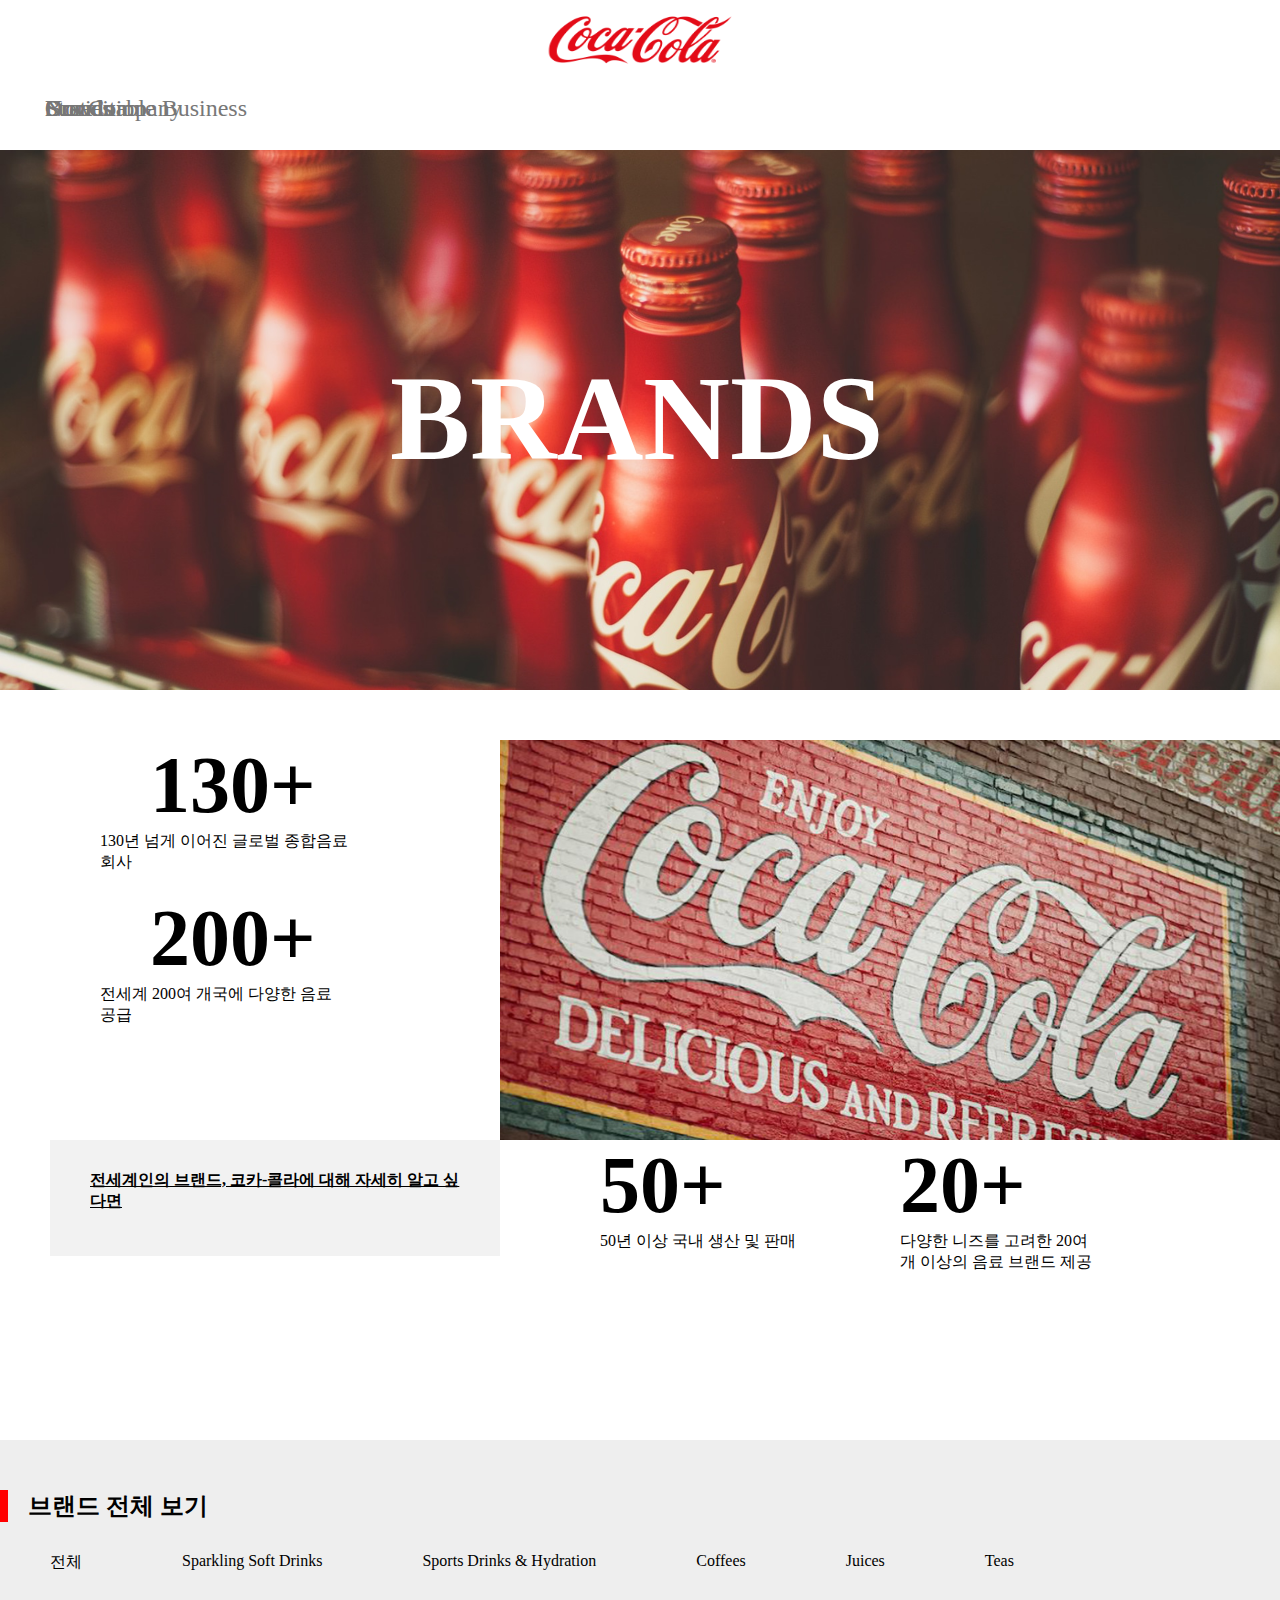
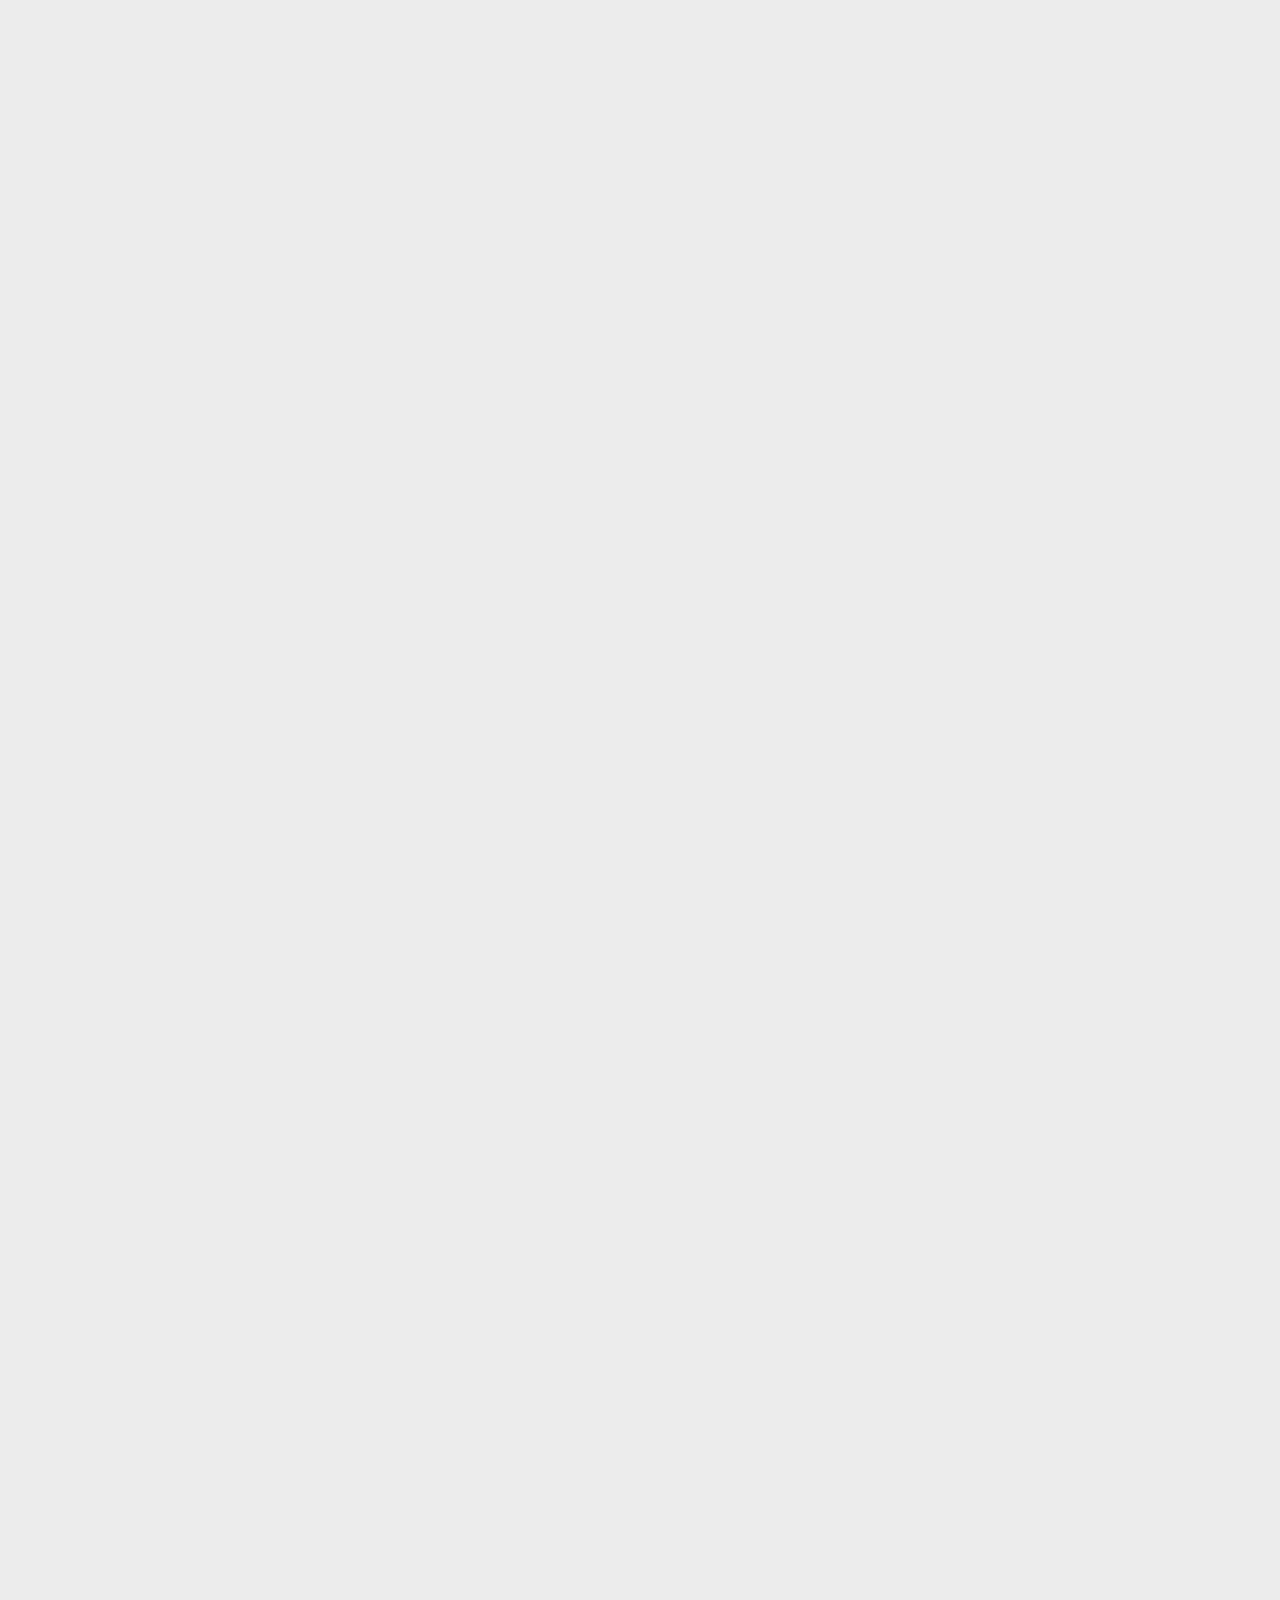
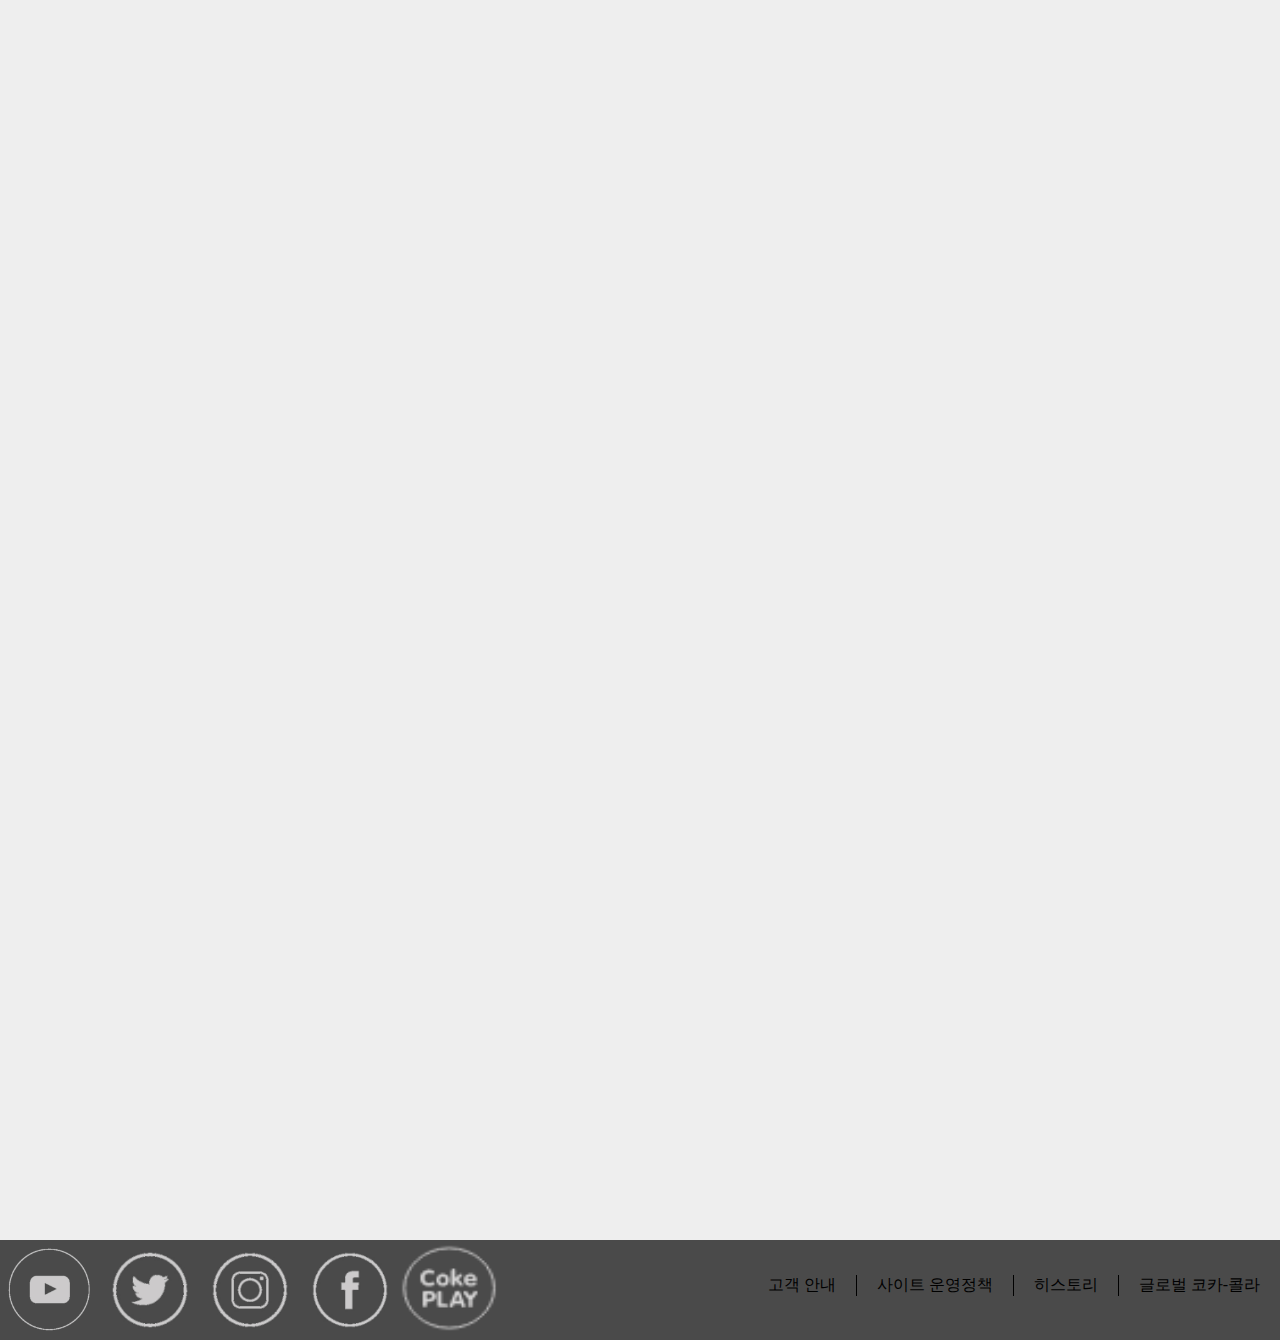
==== commit cf13648e: "123" ====
--- a/sub1.html
+++ b/sub1.html
@@ -28,13 +28,7 @@
         <section id="sec5">
             <div class="inner">
                 <div id="box2">
-                    <h2>짜릿하게 즐겨요! 한국 코카-콜라
-                        브랜드
-                    </h2>
-                    <p>다양한 음료를 통해 일상의 즐거움을 전합니다. 국내에
-                        출시한 다양한 브랜드를 만나보세요.
-                    </p>
-                    <a href="#">더 보기</a>
+                    <h2>BRANDS</h2>
                 </div>
             </div>
         </section>
@@ -71,189 +65,195 @@
         <section id="sec10">
             <div class="inner">
                 <h2>브랜드 전체 보기</h2>
-                <p>Sparkling Soft Drinks</p>
-                <p>Sports Drinks & Hydration</p>
-                <p>Coffees</p>
-                <p>Juices</p>
-                <p>Teas</p>
-                <div class="logo">
-                    <img src="img/logo1.png">
-                    <h2>코카-콜라</h2>
-                    <h3>언제 어디서나 통하는 세계 공통어, 코카-
-                        콜라! 1886년 탄생 이후 130년 이상 
-                        오랫동안 사랑받고 있는 영향력 있는
-                        탄산음료 브랜드
-                    </h3>
-                </div>
-                <div class="logo">
-                    <img src="img/logo2.png">
-                    <h2>스프라이트</h2>
-                    <h3>세계 1등 사이다 브랜드 스프라이트!
-                        강렬한 상쾌함으로 전세계 200여개국
-                        이상에서 판매되는 트렌디한 사이다
-                    </h3>
-                </div>
-                <div class="logo">
-                    <img src="img/logo3.png">
-                    <h2>환타</h2>
-                    <h3>코카-콜라 브랜드 중 두 번째로 긴 역사를
-                        가진 환타! 달콤한 과일향과 탄산의
-                        상큼함이 만나 즐거움을 전하는 브랜드
-                    </h3>
-                </div>
-                <div class="logo">
-                    <img src="img/logo4.png">
-                    <h2>조지아</h2>
-                    <h3>좋은 커피는 향으로 말한다! 조지아만의
-                        커피 철학과 축적된 노하우를 바탕으로
-                        다양한 제품을 통해 전하는 풍부한 커피의
-                        맛과 향.
-                    </h3>
-                </div>
-                <div class="logo">
-                    <img src="img/logo5.png">
-                    <h2>파워에이드</h2>
-                    <h3>스포츠의 열정과 파워를 담은 저칼로리
-                        스포츠 음료 파워에이드. 글로벌 스포츠
-                        후원 공식 음료로 지정된 전세계 대표
-                        스포츠 음료
-                    </h3>
-                </div>
-                <div class="logo">
-                    <img src="img/logo6.png">
-                    <h2>토레타!</h2>
-                    <h3>깔끔한 맛과 저칼로리를 가진 토레타!
-                        다채로운 10가지 과채 수분으로 갈증을
-                        해소하는 데일리 수분●이온보충음료
-                    </h3>
-                </div>
-                <div class="logo">
-                    <img src="img/logo7.png">
-                    <h2>미닛메이드</h2>
-                    <h3>60년이 넘는 역사의 세계적인 주스
-                        음료 브랜드 미닛메이드. 남녀노소를
-                        위한 다양한 음료가 일상을 즐겁게
-                        만든다.
-                    </h3>
-                </div>
-                <div class="logo">
-                    <img src="img/logo8.png">
-                    <h2>씨그램</h2>
-                    <h3>캐나다에서 시작된 160년 전통
-                        브랜드 씨그램. 깔끔한 뒷맛과
-                        상쾌함, 제로 칼로리 일장 속에서
-                        가볍게 즐기기 좋은 스파클링 음료
-                    </h3>
-                </div>
-                <div class="logo">
-                    <img src="img/logo9.png">
-                    <h2>강원평창수</h2>
-                    <h3>강원도 평창군 봉평면에서 직접
-                        취구한 먹는 샘물 강원평창수. 2018
-                        평창동계올림픽 공식 먹는 샘물로
-                        선정된 브랜드
-                    </h3>
-                </div>
-                <div class="logo">
-                    <img src="img/logo10.png">
-                    <h2>휘오</h2>
-                    <h3>엄격한 품질 관리로 꺠끗하고 순수한
-                        물을 그대로 담은 클로벌 코카-
-                        콜라의 생수 브렌드, 휘오(Vio)
-                    </h3>
-                </div>
-                <div class="logo">
-                    <img src="img/logo11.png">
-                    <h2>태양의 식후비법</h2>
-                    <h3>직접 우린 세 가지 차와 식이섬유를
-                        조화롭게 섞어 깔끔한 맛을 자랑하는
-                        태양의 식후비법 W차
-                    </h3>
-                </div>
-                <div class="logo">
-                    <img src="img/logo12.png">
-                    <h2>태양의 마테차</h2>
-                    <h3>세계 3대 중 하나의 마테차! 언제
-                        어디서나 부담없이 즐길 수 있는
-                        깔끔한 맛의 제로 칼로리 음료
-                    </h3>
-                </div>
-                <div class="logo">
-                    <img src="img/logo13.png">
-                    <h2>글라소비타민워터</h2>
-                    <h3>뉴욕 오리지널 액티브 라이프스타일
-                        브랜드 글라소비타민워터. 뉴욕 패션
-                        아이콘으로도 유명한 저칼로리의
-                        산뜻한 수분 보충 음료
-                    </h3>
-                </div>
-                <div class="logo">
-                    <img src="img/logo14.png">
-                    <h2>캐나다 드라이</h2>
-                    <h3>1904년 캐나다에서 탄생한 캐나다
-                        드라이. 다양한 음료와 함께 혹은 그
-                        자체로도 즐길 수 있는 드라이하고
-                        깔끔한 맛의 탄산음료
-                    </h3>
-                </div>
-                <div class="logo">
-                    <img src="img/logo15.png">
-                    <h2>닥터폐퍼</h2>
-                    <h3>마실수록 빠져드는 독특한 맛! 미국
-                        텍사스에서 탄생한 독특한 맛과
-                        달콤함, 톡쏘는 탄산이 매력적인 음료
-                        브랜드
-                    </h3>
-                </div>
-                <div class="logo">
-                    <img src="img/logo16.png">
-                    <h2>슈웹스</h2>
-                    <h3>1972년 영국에서 출시된 전통 있는
-                        스파클링 계의 신사. 부드러운 탄산과
-                        함께 세련된 맛의 매력적인 타난음료
-                    </h3>
-                </div>
-                <div class="logo">
-                    <img src="img/logo17.png">
-                    <h2>써니텐</h2>
-                    <h3>상큼 달콤한 맛과 상쾌함을 가진
-                        과일향 탄산음료 써니텐. 이색적인
-                        패키지 디자인과 세 가지 과일향의
-                        짜릿한 탄산 음료 브랜드
-                    </h3>
-                </div>
-                <div class="logo">
-                    <img src="img/logo18.png">
-                    <h2>코코팜</h2>
-                    <h3>1995년부터 사랑받고 있는
-                        스테디셀러 브랜드 코코팜. 다양한
-                        과일 맛과 씹는 재미로 즐거움을
-                        선사하는 취향 저격 과일 음료
-                    </h3>
-                </div>
-                <div class="logo">
-                    <img src="img/logo19.png">
-                    <h2>과일촌</h2>
-                    <h3>싱그러운 사과 과즙을 담아, 상큼하게
-                        하루를 깨워주는 과일촌 아침에 사과</h3>
-                </div>
-                <div class="logo">
-                    <img src="img/logo20.png">
-                    <h2>갈아만든 배</h2>
-                    <h3>국산 배를 갈아넣어 아삭아삭한
-                        식감과 시원달콤한 배맛을 즐길 수
-                        있어 꾸준히 사랑 받고 있는 과즙
-                        음료 갈아만든 배
-                    </h3>
-                </div>
-                <div class="logo">
-                    <img src="img/logo21.png">
-                    <h2>태양의 원차 주전자차</h2>
-                    <h3>국내산 보리와 옥수수 알갱이를 끓여
-                        주전자에 담아낸 것처럼 구수한 맛
-                    </h3>
+                <div class="item_tab">
+                    <p class="on" data-filter="*">전체</p>
+                    <p data-filter="no1">Sparkling Soft Drinks</p>
+                    <p data-filter="no2">Sports Drinks & Hydration</p>
+                    <p data-filter="no3">Coffees</p>
+                    <p data-filter="no4">Juices</p>
+                    <p data-filter="no5">Teas</p>
+                </div>
+                <div class="items">    
+                    <div class="logo" data-type="no1">
+                        <img src="img/logo1.png">
+                        <h2>코카-콜라</h2>
+                        <h3>언제 어디서나 통하는 세계 공통어, 코카-
+                            콜라! 1886년 탄생 이후 130년 이상 
+                            오랫동안 사랑받고 있는 영향력 있는
+                            탄산음료 브랜드
+                        </h3>
+                    </div>
+                    <div class="logo" data-type="no1">
+                        <img src="img/logo2.png">
+                        <h2>스프라이트</h2>
+                        <h3>세계 1등 사이다 브랜드 스프라이트!
+                            강렬한 상쾌함으로 전세계 200여개국
+                            이상에서 판매되는 트렌디한 사이다
+                        </h3>
+                    </div>
+                    <div class="logo" data-type="no1">
+                        <img src="img/logo3.png">
+                        <h2>환타</h2>
+                        <h3>코카-콜라 브랜드 중 두 번째로 긴 역사를
+                            가진 환타! 달콤한 과일향과 탄산의
+                            상큼함이 만나 즐거움을 전하는 브랜드
+                        </h3>
+                    </div>
+                    <div class="logo" data-type="no3">
+                        <img src="img/logo4.png">
+                        <h2>조지아</h2>
+                        <h3>좋은 커피는 향으로 말한다! 조지아만의
+                            커피 철학과 축적된 노하우를 바탕으로
+                            다양한 제품을 통해 전하는 풍부한 커피의
+                            맛과 향.
+                        </h3>
+                    </div>
+                    <div class="logo" data-type="no2">
+                        <img src="img/logo5.png">
+                        <h2>파워에이드</h2>
+                        <h3>스포츠의 열정과 파워를 담은 저칼로리
+                            스포츠 음료 파워에이드. 글로벌 스포츠
+                            후원 공식 음료로 지정된 전세계 대표
+                            스포츠 음료
+                        </h3>
+                    </div>
+                    <div class="logo" data-type="no2">
+                        <img src="img/logo6.png">
+                        <h2>토레타!</h2>
+                        <h3>깔끔한 맛과 저칼로리를 가진 토레타!
+                            다채로운 10가지 과채 수분으로 갈증을
+                            해소하는 데일리 수분●이온보충음료
+                        </h3>
+                    </div>
+                    <div class="logo" data-type="no4">
+                        <img src="img/logo7.png">
+                        <h2>미닛메이드</h2>
+                        <h3>60년이 넘는 역사의 세계적인 주스
+                            음료 브랜드 미닛메이드. 남녀노소를
+                            위한 다양한 음료가 일상을 즐겁게
+                            만든다.
+                        </h3>
+                    </div>
+                    <div class="logo" data-type="no2">
+                        <img src="img/logo8.png">
+                        <h2>씨그램</h2>
+                        <h3>캐나다에서 시작된 160년 전통
+                            브랜드 씨그램. 깔끔한 뒷맛과
+                            상쾌함, 제로 칼로리 일장 속에서
+                            가볍게 즐기기 좋은 스파클링 음료
+                        </h3>
+                    </div>
+                    <div class="logo" data-type="no2">
+                        <img src="img/logo9.png">
+                        <h2>강원평창수</h2>
+                        <h3>강원도 평창군 봉평면에서 직접
+                            취구한 먹는 샘물 강원평창수. 2018
+                            평창동계올림픽 공식 먹는 샘물로
+                            선정된 브랜드
+                        </h3>
+                    </div>
+                    <div class="logo" data-type="no2">
+                        <img src="img/logo10.png">
+                        <h2>휘오</h2>
+                        <h3>엄격한 품질 관리로 꺠끗하고 순수한
+                            물을 그대로 담은 클로벌 코카-
+                            콜라의 생수 브렌드, 휘오(Vio)
+                        </h3>
+                    </div>
+                    <div class="logo" data-type="no5">
+                        <img src="img/logo11.png">
+                        <h2>태양의 식후비법</h2>
+                        <h3>직접 우린 세 가지 차와 식이섬유를
+                            조화롭게 섞어 깔끔한 맛을 자랑하는
+                            태양의 식후비법 W차
+                        </h3>
+                    </div>
+                    <div class="logo" data-type="no5">
+                        <img src="img/logo12.png">
+                        <h2>태양의 마테차</h2>
+                        <h3>세계 3대 중 하나의 마테차! 언제
+                            어디서나 부담없이 즐길 수 있는
+                            깔끔한 맛의 제로 칼로리 음료
+                        </h3>
+                    </div>
+                    <div class="logo" data-type="no2">
+                        <img src="img/logo13.png">
+                        <h2>글라소비타민워터</h2>
+                        <h3>뉴욕 오리지널 액티브 라이프스타일
+                            브랜드 글라소비타민워터. 뉴욕 패션
+                            아이콘으로도 유명한 저칼로리의
+                            산뜻한 수분 보충 음료
+                        </h3>
+                    </div>
+                    <div class="logo" data-type="no1">
+                        <img src="img/logo14.png">
+                        <h2>캐나다 드라이</h2>
+                        <h3>1904년 캐나다에서 탄생한 캐나다
+                            드라이. 다양한 음료와 함께 혹은 그
+                            자체로도 즐길 수 있는 드라이하고
+                            깔끔한 맛의 탄산음료
+                        </h3>
+                    </div>
+                    <div class="logo" data-type="no1">
+                        <img src="img/logo15.png">
+                        <h2>닥터폐퍼</h2>
+                        <h3>마실수록 빠져드는 독특한 맛! 미국
+                            텍사스에서 탄생한 독특한 맛과
+                            달콤함, 톡쏘는 탄산이 매력적인 음료
+                            브랜드
+                        </h3>
+                    </div>
+                    <div class="logo" data-type="no1">
+                        <img src="img/logo16.png">
+                        <h2>슈웹스</h2>
+                        <h3>1972년 영국에서 출시된 전통 있는
+                            스파클링 계의 신사. 부드러운 탄산과
+                            함께 세련된 맛의 매력적인 타난음료
+                        </h3>
+                    </div>
+                    <div class="logo" data-type="no1">
+                        <img src="img/logo17.png">
+                        <h2>써니텐</h2>
+                        <h3>상큼 달콤한 맛과 상쾌함을 가진
+                            과일향 탄산음료 써니텐. 이색적인
+                            패키지 디자인과 세 가지 과일향의
+                            짜릿한 탄산 음료 브랜드
+                        </h3>
+                    </div>
+                    <div class="logo" data-type="no4">
+                        <img src="img/logo18.png">
+                        <h2>코코팜</h2>
+                        <h3>1995년부터 사랑받고 있는
+                            스테디셀러 브랜드 코코팜. 다양한
+                            과일 맛과 씹는 재미로 즐거움을
+                            선사하는 취향 저격 과일 음료
+                        </h3>
+                    </div>
+                    <div class="logo" data-type="no4">
+                        <img src="img/logo19.png">
+                        <h2>과일촌</h2>
+                        <h3>싱그러운 사과 과즙을 담아, 상큼하게
+                            하루를 깨워주는 과일촌 아침에 사과</h3>
+                    </div>
+                    <div class="logo" data-type="no4">
+                        <img src="img/logo20.png">
+                        <h2>갈아만든 배</h2>
+                        <h3>국산 배를 갈아넣어 아삭아삭한
+                            식감과 시원달콤한 배맛을 즐길 수
+                            있어 꾸준히 사랑 받고 있는 과즙
+                            음료 갈아만든 배
+                        </h3>
+                    </div>
+                    <div class="logo" data-type="no5">
+                        <img src="img/logo21.png">
+                        <h2>태양의 원차 주전자차</h2>
+                        <h3>국내산 보리와 옥수수 알갱이를 끓여
+                            주전자에 담아낸 것처럼 구수한 맛
+                        </h3>
+                    </div>
                 </div>
             </div>
+            <br class="clear">
         </section>
         <footer>
             <div class="inner">
@@ -297,5 +297,26 @@
             });
         });
     </script>
+   <script>
+    $(function(){
+        const itemTab = document.querySelector('.item_tab');
+        const items = document.querySelector('.items');
+        const item = document.querySelectorAll('.logo');
+    
+        itemTab.addEventListener('click', (e) => {
+            const filter = e.target.dataset.filter || e.target.parentNode.dataset.filter;
+            if (filter == null) {
+            return;
+            }
+            item.forEach((item) => {
+            if (filter === '*' || filter === item.dataset.type) {
+                item.style.display = "block"
+            } else {
+                item.style.display = "none"
+            }
+            });
+        });
+    });
+    </script>
 </body>
 </html>
--- a/css/style.css
+++ b/css/style.css
@@ -189,15 +189,10 @@
 }
 #sec5 .inner #box2{
     width: 300px;
-    padding: 100px 0;
+    padding: 200px 340px;
     margin: 0 50px;
     color: white;
-}
-#sec5 .inner #box2 h2, p{
-    margin-bottom: 20px;
-}
-#sec5 .inner #box2 a{
-    color: white;
+    font-size: 5rem;
 }
 #sec5 .inner #box2 a:hover{
     text-decoration: underline;
@@ -248,13 +243,16 @@
     background-color: #eeeeee;
     padding-top: 50px;
 }
+#sec10 .inner .item_tab:hover{
+    
+}
 #sec10 .inner h2{
     border-left: 8px solid red ;
     padding-left: 20px;
 }
 #sec10 .inner p{
     float: left;
-    margin: 30px 70px;
+    margin: 30px 50px;
 }
 #sec10 .inner p:hover{
     text-decoration: underline;
@@ -265,10 +263,10 @@
     width: 300px;
     margin-left: 100px;
     float: left;
-    margin-top: 50px;
-}
-#sec10 .inner p:nth-child(1):hover{
-    
+    display: none;
+}
+#sec10 .inner .clear{
+    clear:both
 }
 #sec10 .inner .logo h2{
     border: none;
@@ -439,6 +437,17 @@
     footer .inner .right p:nth-child(1){
         border: none;
     }
+    #sec5 .inner #box2{
+        width: 300px;
+        padding: 150px 90px;
+        margin: 0 50px;
+        color: white;
+        font-size: 2rem;
+    }
+    #sec9 .inner img{
+        width: auto;
+        height: 400px;
+    }
 }
     
 
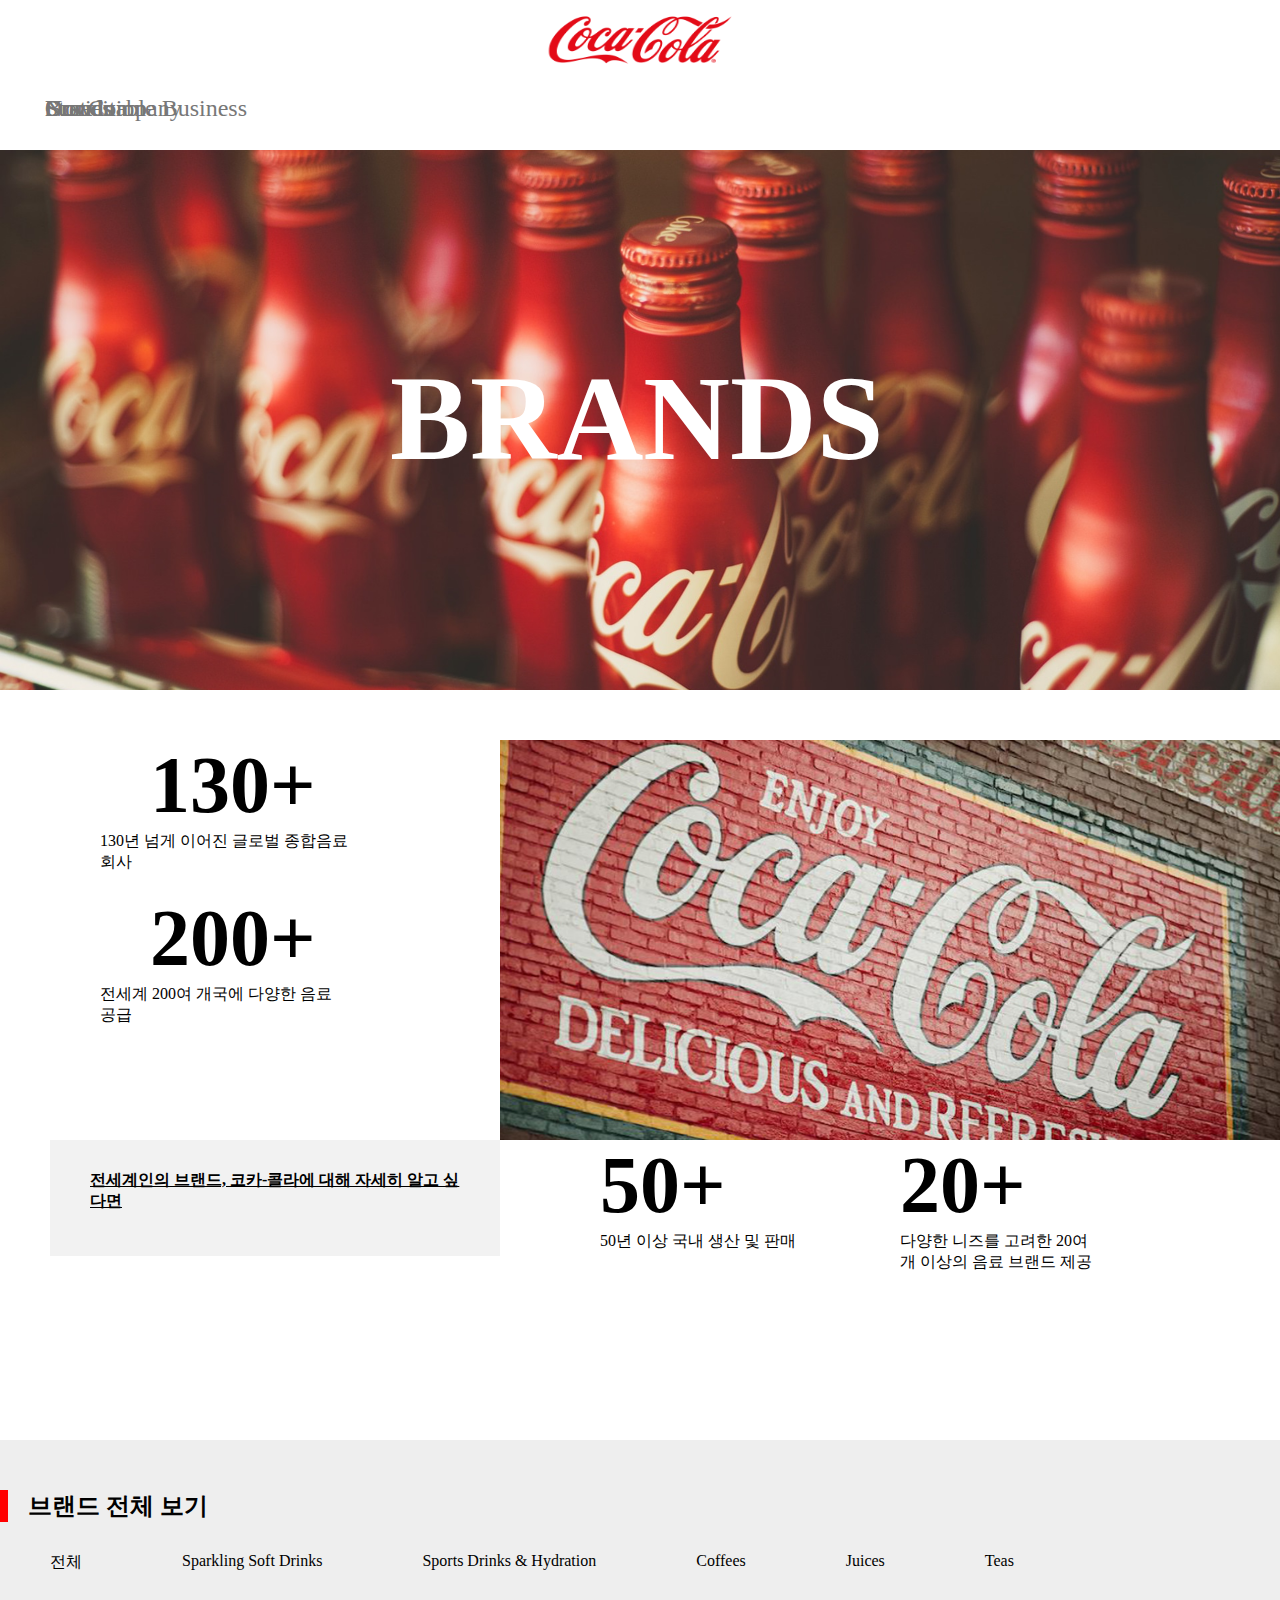
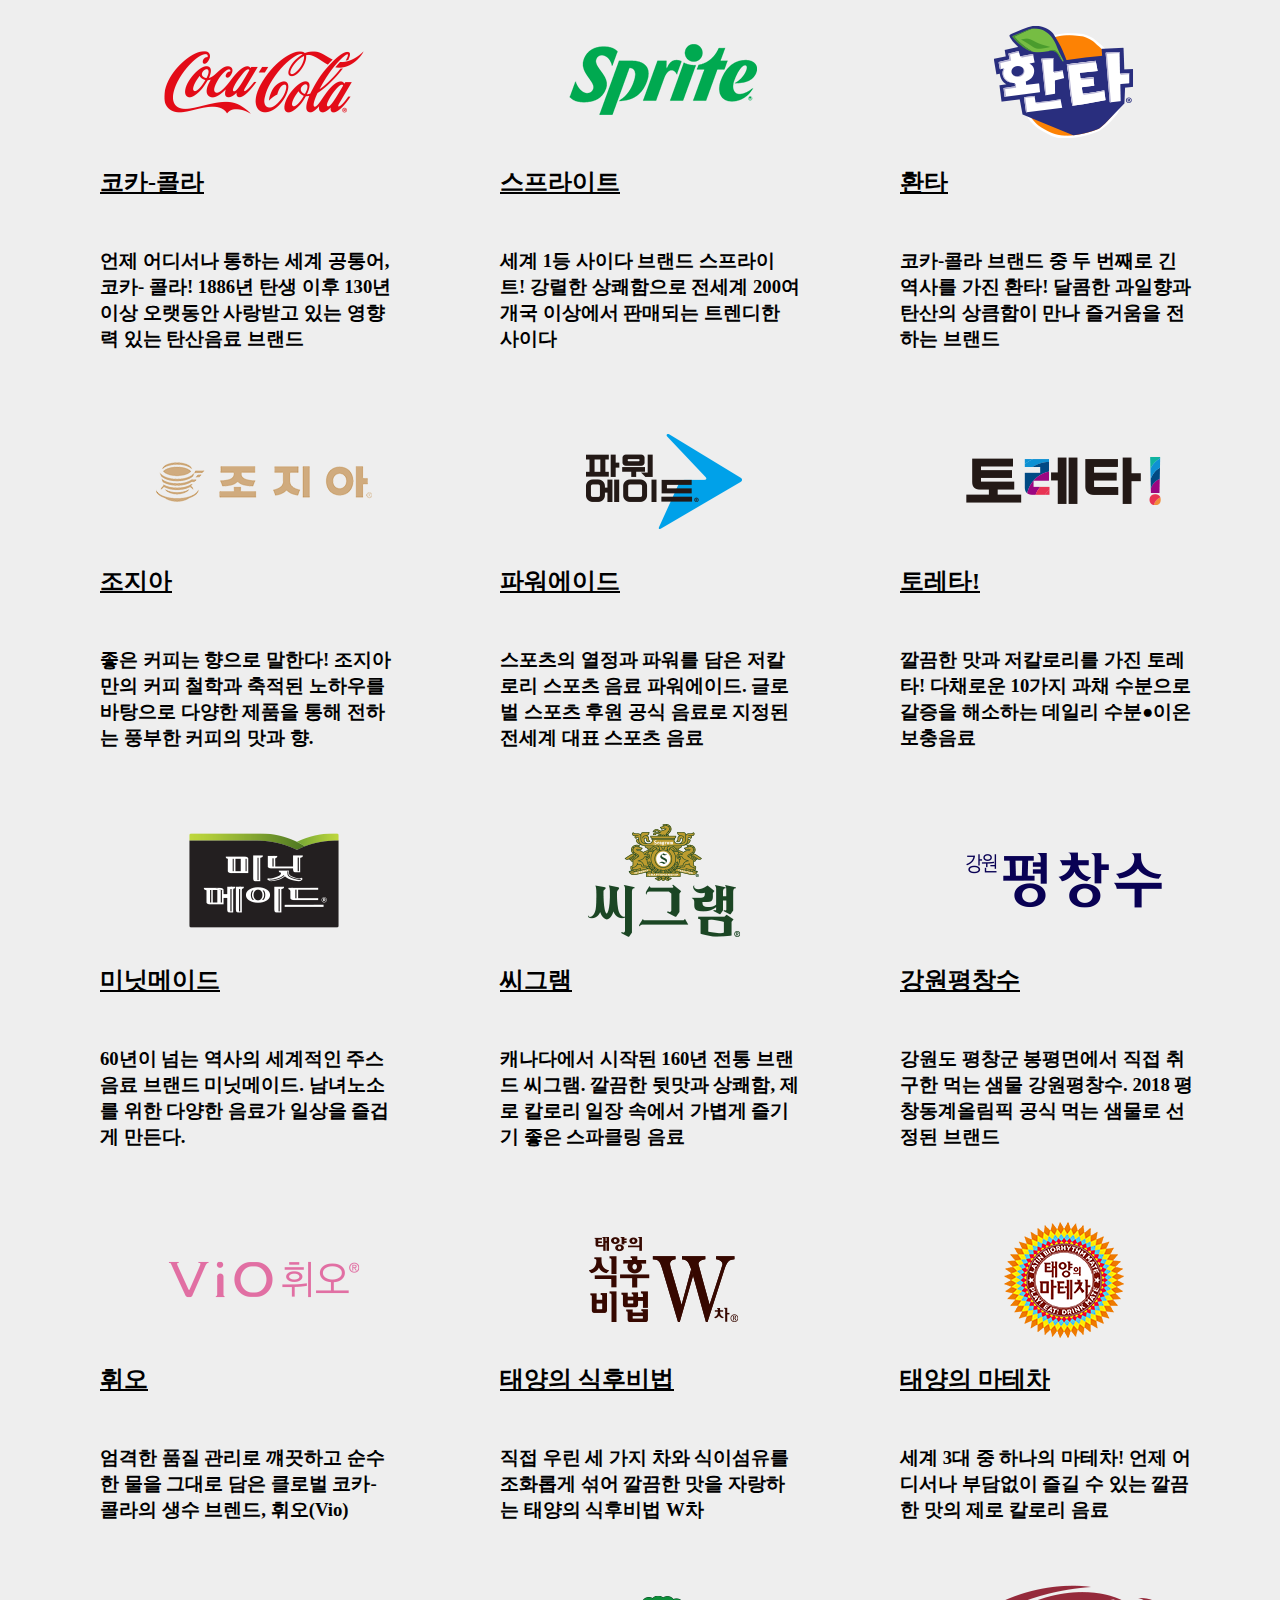
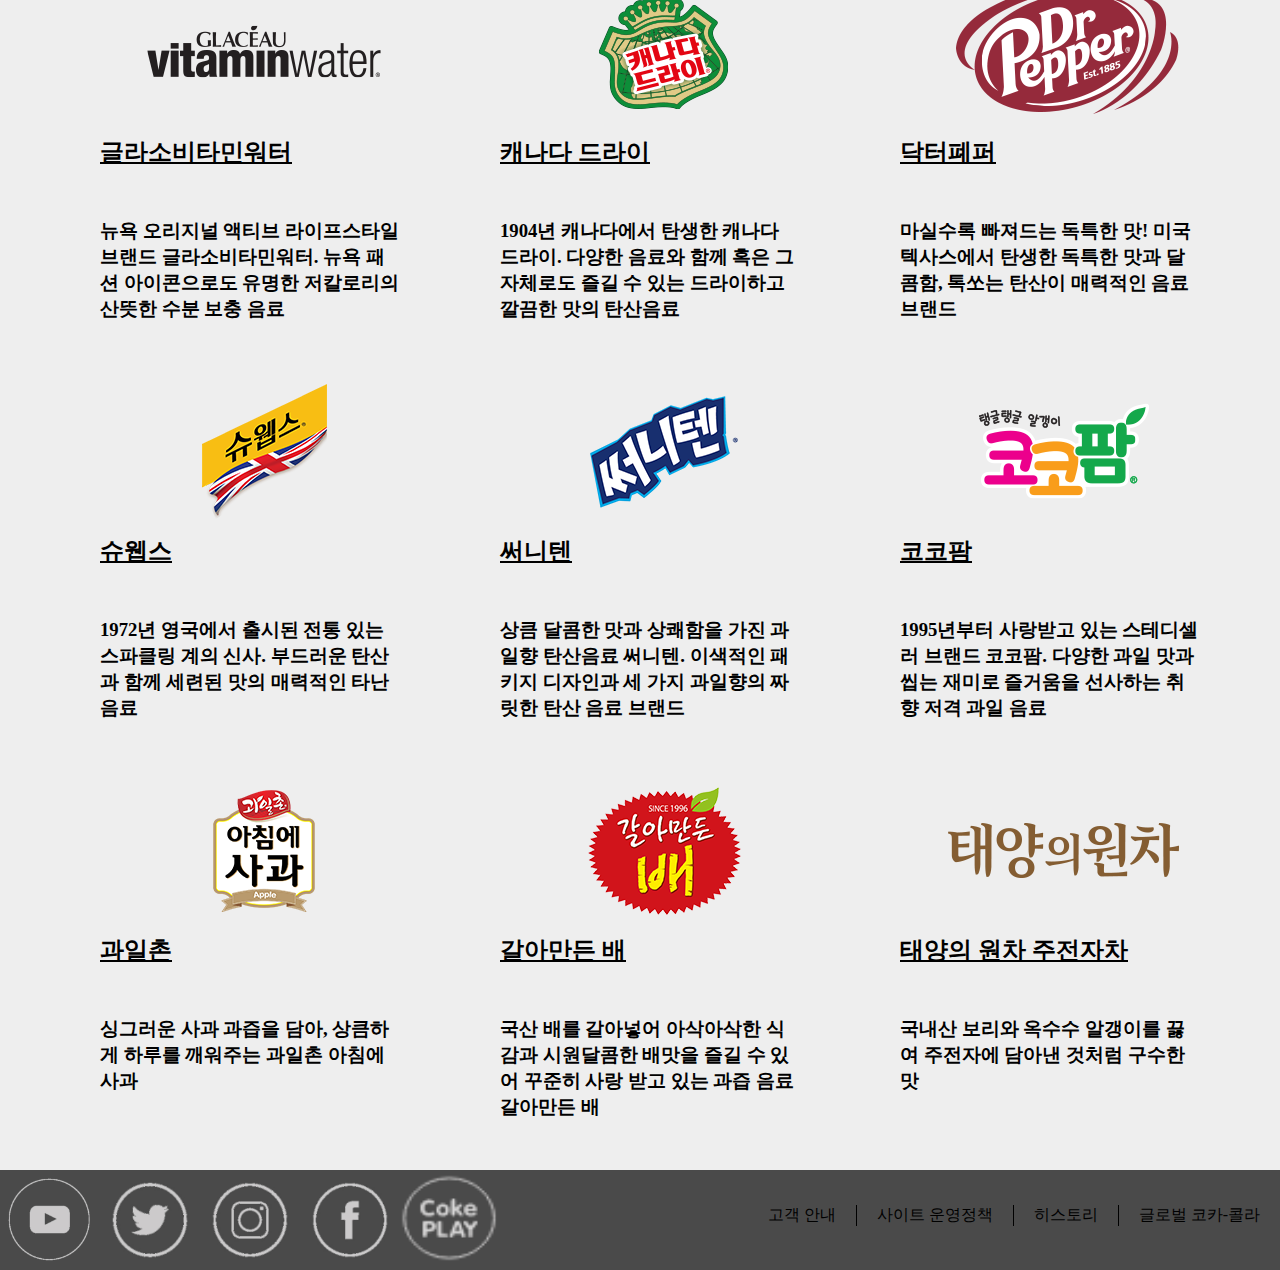
==== commit 28444c75: "123" ====
--- a/sub1.html
+++ b/sub1.html
@@ -72,6 +72,7 @@
                     <p data-filter="no3">Coffees</p>
                     <p data-filter="no4">Juices</p>
                     <p data-filter="no5">Teas</p>
+                    <br class="clear">
                 </div>
                 <div class="items">    
                     <div class="logo" data-type="no1">
@@ -251,9 +252,10 @@
                             주전자에 담아낸 것처럼 구수한 맛
                         </h3>
                     </div>
+                    <br class="clear">
                 </div>
             </div>
-            <br class="clear">
+            
         </section>
         <footer>
             <div class="inner">
--- a/css/style.css
+++ b/css/style.css
@@ -239,12 +239,9 @@
     font-size: 5rem;
 }
 #sec10{
-    height: 3000px;
+    height: auto;
     background-color: #eeeeee;
     padding-top: 50px;
-}
-#sec10 .inner .item_tab:hover{
-    
 }
 #sec10 .inner h2{
     border-left: 8px solid red ;
@@ -263,7 +260,6 @@
     width: 300px;
     margin-left: 100px;
     float: left;
-    display: none;
 }
 #sec10 .inner .clear{
     clear:both
@@ -439,14 +435,76 @@
     }
     #sec5 .inner #box2{
         width: 300px;
-        padding: 150px 90px;
+        padding: 200px 90px;
         margin: 0 50px;
         color: white;
         font-size: 2rem;
     }
     #sec9 .inner img{
-        width: auto;
+        width: 500px;
         height: 400px;
+    }
+    #sec9 .inner .coke1{
+        float: left;
+        width: 483px;
+        height: 116px;
+        background-color: #F2F2F2;
+        margin-left: 0;
+    }
+    #sec9 .inner .coke1 a{
+        color: black;
+        text-decoration: underline;
+        font-weight: bold;
+    }
+    #sec9 .inner ul li{
+        float: left;
+        margin-left: 100px;
+        width: 350px;
+    }
+    #sec9 .inner ul li h1{
+        font-size: 5rem;
+    }
+    #sec9{
+        height: 1250px;
+    }
+    #sec10{
+        height: auto;
+        background-color: #eeeeee;
+        padding-top: 50px;
+    }
+    #sec10 .inner h2{
+        width: 300px;
+        border-left: none ;
+        padding-left: 20px;
+        margin-left: 100px;
+    }
+    #sec10 .inner p{
+        float: left;
+        margin: 10px 50px;
+        width: 140px;
+    }
+    #sec10 .inner p:hover{
+        text-decoration: underline;
+        text-decoration-color: red;
+        cursor:  pointer;
+    }
+    #sec10 .inner .logo{
+        width: 300px;
+        margin-left: 100px;
+        float: left;
+    }
+    #sec10 .inner .clear{
+        clear:both
+    }
+    #sec10 .inner .logo h2{
+        border: none;
+        padding: 0;
+        text-decoration: underline;
+        cursor: pointer;
+        width: 200px;
+    }
+    #sec10 .inner .logo h2:hover{
+        text-decoration-color: red;
     }
 }
     
